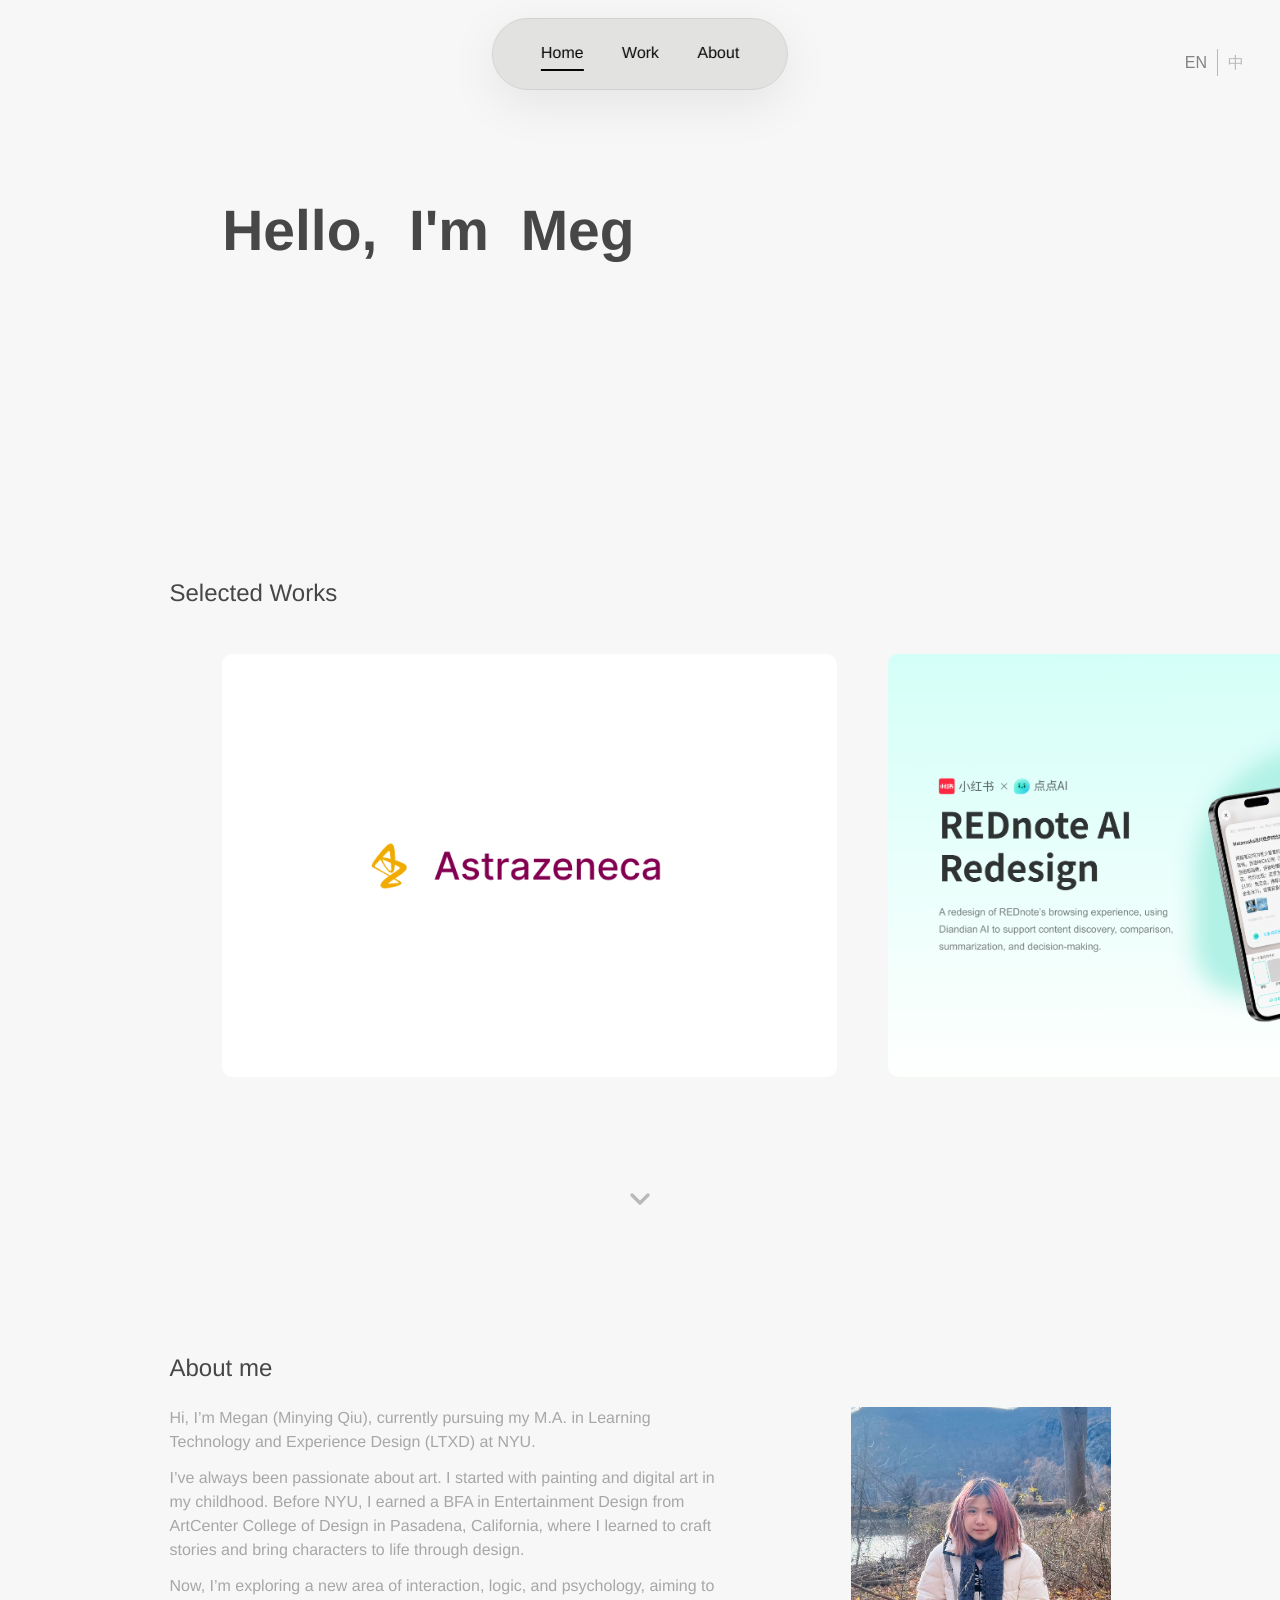
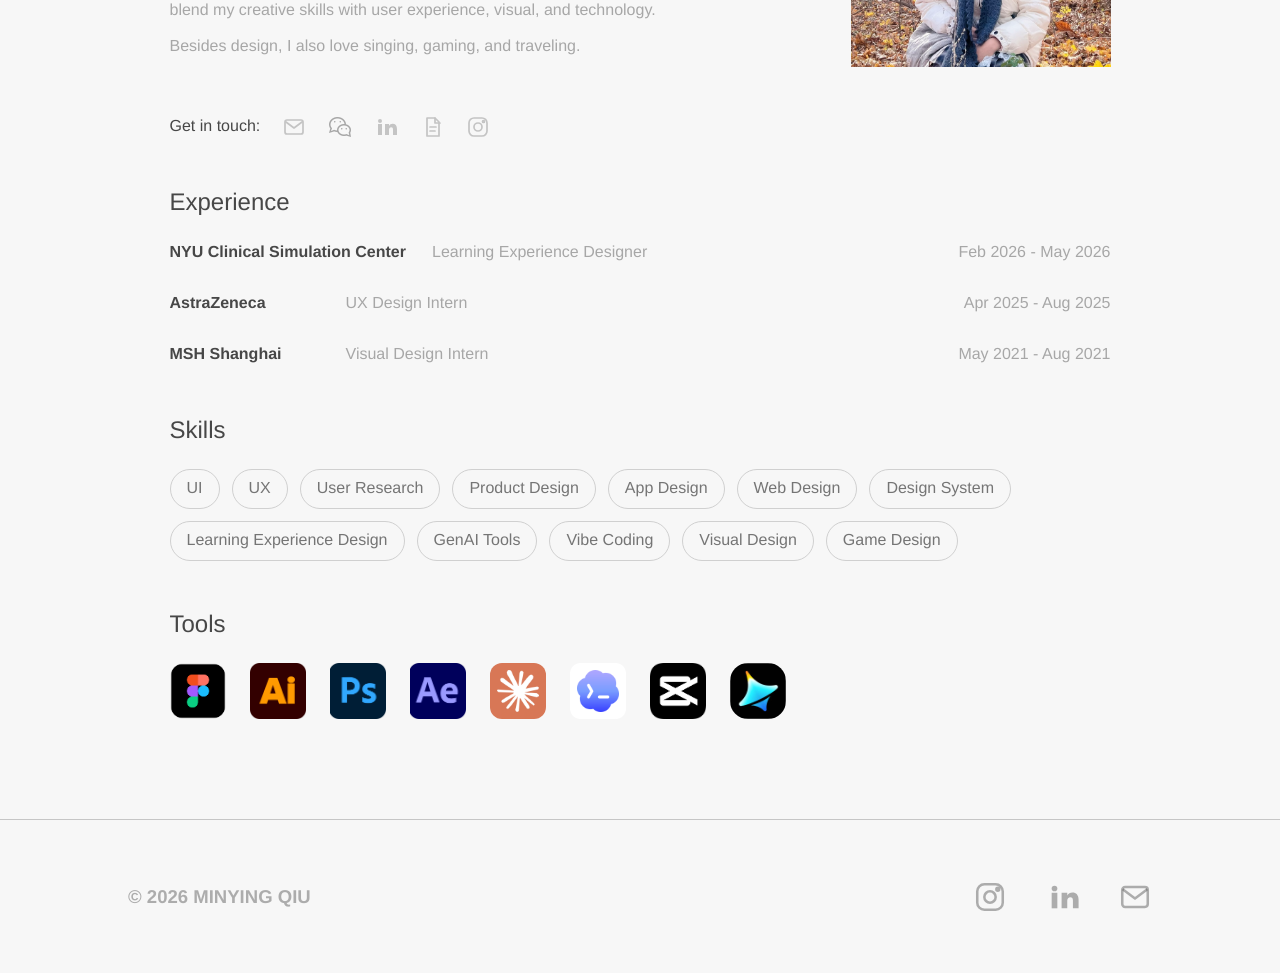
==== index.html @ c800ccb1 "Initial portfolio upload" ====
<!doctype html>
<html lang="en">
  <head>
    <meta charset="utf-8">
    <meta name="viewport" content="width=device-width, initial-scale=1">
    <title>Megan Qiu | UI/UX Portfolio</title>
    <meta
      name="description"
      content="Megan Qiu is a UI/UX designer with a background in game art and visual design."
    >
    <link rel="icon" type="image/png" href="assets/favicon.png">
    <link rel="apple-touch-icon" href="assets/favicon.png">

    <link rel="stylesheet" href="tokens.css?v=20260825-card-radius-10">
    <link rel="stylesheet" href="styles.css?v=20260827-english-meta">
  </head>
  <body class="home-page">
    <a class="skip-link" href="#main">Skip to content</a>

    <nav class="site-nav" aria-label="Primary navigation">
      <a href="#home" data-nav-link data-about-unlock-link>Home</a>
      <a href="work.html">Work</a>
      <a href="#about" data-nav-link data-about-lock-link>About</a>
    </nav>

    <main id="main">
      <section class="figma-intro" id="home" aria-labelledby="hero-title">
        <div class="figma-intro-copy">
          <h1 id="hero-title" aria-label="Hello, I'm Megan Qiu">
            <span class="hero-title-fragment" data-letter-text>Hello,&nbsp;</span>
            <span class="hero-title-fragment" data-letter-text>I'm&nbsp;</span>
            <span class="name-color-picker">
              <span class="name-color-target" data-name-color-target data-letter-text>Megan Qiu</span>
              <span class="name-palette" aria-label="Choose name color">
                <button type="button" class="name-swatch" style="--swatch-color: #55acee;" data-name-color="#55acee" aria-label="Blue"></button>
                <button type="button" class="name-swatch" style="--swatch-color: #2ec79a;" data-name-color="#2ec79a" aria-label="Green"></button>
                <button type="button" class="name-swatch" style="--swatch-color: #ff7a1a;" data-name-color="#ff7a1a" aria-label="Orange"></button>
                <button type="button" class="name-swatch" style="--swatch-color: #e94b9a;" data-name-color="#e94b9a" aria-label="Pink"></button>
                <button type="button" class="name-swatch" style="--swatch-color: #7b5be8;" data-name-color="#7b5be8" aria-label="Purple"></button>
                <button type="button" class="name-swatch is-selected" style="--swatch-color: #474747;" data-name-color="#474747" aria-label="Dark gray"></button>
              </span>
            </span>
          </h1>
          <p class="figma-lead">
            A <span>Product Designer</span> exploring AI, interaction, and creative
            possibilities, turning ideas into meaningful, emotional, and memorable
            digital experiences through human-centered design.
          </p>
          <p class="figma-meta">
            <span>Currently Studying <a href="https://www.ecthub.org/home" target="_blank" rel="noreferrer">Learning Technology and Experience Design <span aria-hidden="true">↗</span></a></span>
            <strong>@NYU</strong>
          </p>
          <div class="figma-links">
            <a href="https://drive.google.com/file/d/1hi7xFxkX_DZ8pNrfjKHPjvw5s5fRB3ya/view?usp=sharing" target="_blank" rel="noreferrer">Resume</a>
            <a href="mailto:meganqiuu@gmail.com">Email Me</a>
          </div>
        </div>
      </section>

      <section class="work-showcase" id="work" aria-labelledby="work-title">
        <div class="work-heading">
          <h2 id="work-title">Selected Works</h2>
        </div>

        <div class="project-carousel-frame">
          <div class="carousel-hover-zone carousel-hover-zone-left" aria-label="Previous project zone">
            <button type="button" class="carousel-button" data-carousel-prev aria-label="Previous projects">
              <svg aria-hidden="true" viewBox="0 0 24 24">
                <path d="m15 6-6 6 6 6"></path>
              </svg>
            </button>
          </div>
          <div class="carousel-hover-zone carousel-hover-zone-right" aria-label="Next project zone">
            <button type="button" class="carousel-button" data-carousel-next aria-label="Next projects">
              <svg aria-hidden="true" viewBox="0 0 24 24">
                <path d="m9 6 6 6-6 6"></path>
              </svg>
            </button>
          </div>

          <div class="project-carousel" data-project-carousel tabindex="0" aria-label="Project gallery">
          <article class="project-card">
            <a href="az-intern.html" aria-label="View AstraZeneca Intern project">
              <div class="project-cover cover-az">
                <img
                  class="project-logo-image"
                  src="assets/astrazeneca-logo.png"
                  alt="AstraZeneca"
                >
              </div>
              <div class="project-overlay">
                <h3>Astrazeneca Intern | B2B Healthcare</h3>
                <p>B2B design system optimization and healthcare product design support.</p>
                <span class="view-button">View Project</span>
              </div>
              <div class="project-mobile-copy">
                <div class="project-title-row">
                  <h3>Astrazeneca Intern | B2B Healthcare</h3>
                  <span class="project-year">2025</span>
                </div>
                <p>B2B design system optimization.</p>
              </div>
            </a>
          </article>

          <article class="project-card">
            <a href="rednote-redesign.html" aria-label="View REDnote Redesign project">
              <div class="project-cover cover-rednote">
                <img
                  class="project-cover-image"
                  src="assets/rednote-cover.png?v=20260825-rednote-cover-hd"
                  alt="REDnote AI Redesign cover"
                >
              </div>
              <div class="project-overlay">
                <h3>Rednote Redesign | AI</h3>
                <p>Browsing experience and AI redesign for Xiaohongshu content discovery, filtering, and decision-making.</p>
                <span class="view-button">View Project</span>
              </div>
              <div class="project-mobile-copy">
                <div class="project-title-row">
                  <h3>Rednote Redesign | AI</h3>
                  <span class="project-year">2026</span>
                </div>
                <p>Browsing experience and AI redesign.</p>
              </div>
            </a>
          </article>

          <article class="project-card">
            <a href="ai-mentorhub.html" aria-label="View AI MentorHub project">
              <div class="project-cover cover-mentor">
                <img
                  class="project-cover-image"
                  src="assets/ai-mentorhub-cover.png"
                  alt="AI MentorHub interface mockups"
                >
              </div>
              <div class="project-overlay">
                <h3>AI MentorHub | AI Career Guidance Platform</h3>
                <p>AI-powered career guidance web experience for discovering strengths and visualizing future paths.</p>
                <span class="view-button">View Project</span>
              </div>
              <div class="project-mobile-copy">
                <div class="project-title-row">
                  <h3>AI MentorHub | AI Career Guidance Platform</h3>
                  <span class="project-year">2025</span>
                </div>
                <p>AI career guidance web experience.</p>
              </div>
            </a>
          </article>
          </div>
        </div>
        <button type="button" class="work-about-jump" data-about-jump aria-label="Scroll to About">
          <span class="work-about-jump-icon">
            <svg aria-hidden="true" viewBox="0 0 24 24">
              <path d="m6 9 6 6 6-6"></path>
            </svg>
          </span>
        </button>
      </section>

      <section class="figma-about about-entry-target" id="about" aria-labelledby="about-title" data-about-entry>
        <h2 id="about-title" data-about-entry-item>About me</h2>
        <div class="home-about-layout">
          <div class="figma-about-copy">
            <p data-about-entry-item>
              Hi, I’m Megan (Minying Qiu), currently pursuing my M.A. in
              Learning Technology and Experience Design (LTXD) at NYU.
            </p>
            <p data-about-entry-item>
              I’ve always been passionate about art. I started with painting
              and digital art in my childhood. Before NYU, I earned a BFA in
              Entertainment Design from ArtCenter College of Design in Pasadena,
              California, where I learned to craft stories and bring characters
              to life through design.
            </p>
            <p data-about-entry-item>
              Now, I’m exploring a new area of interaction, logic, and
              psychology, aiming to blend my creative skills with user
              experience, visual, and technology.
            </p>
            <p data-about-entry-item>
              Besides design, I also love singing, gaming, and traveling.
            </p>
            <div class="about-contact-row" aria-label="Get in touch" data-about-entry-item>
              <span>Get in touch:</span>
              <a href="mailto:meganqiuu@gmail.com" aria-label="Email Megan">
                <svg aria-hidden="true" viewBox="0 0 24 24">
                  <rect x="3" y="5" width="18" height="14" rx="2"></rect>
                  <path d="m4 7 8 6 8-6"></path>
                </svg>
              </a>
              <button type="button" data-wechat-open aria-label="WeChat">
                <img src="assets/wechat-icon.png" alt="WeChat">
              </button>
              <a href="https://www.linkedin.com/in/minyingqiu" target="_blank" rel="noreferrer" aria-label="LinkedIn">
                <svg aria-hidden="true" viewBox="0 0 24 24">
                  <path d="M4 9h4v11H4z"></path>
                  <path d="M6 4a2 2 0 1 1 0 4 2 2 0 0 1 0-4z"></path>
                  <path d="M11 9h4v2c.7-1.3 2-2.2 3.7-2.2 2.6 0 4.3 1.8 4.3 5.1V20h-4v-5.5c0-1.5-.6-2.3-1.8-2.3-1.3 0-2.2.9-2.2 2.5V20h-4z"></path>
                </svg>
              </a>
              <a href="https://drive.google.com/file/d/1hi7xFxkX_DZ8pNrfjKHPjvw5s5fRB3ya/view?usp=sharing" target="_blank" rel="noreferrer" aria-label="Resume">
                <svg aria-hidden="true" viewBox="0 0 24 24">
                  <path d="M7 3h8l4 4v14H7z"></path>
                  <path d="M15 3v5h5"></path>
                  <path d="M10 12h6"></path>
                  <path d="M10 16h5"></path>
                </svg>
              </a>
              <a href="https://www.instagram.com/errorre_q/" target="_blank" rel="noreferrer" aria-label="Instagram">
                <svg aria-hidden="true" viewBox="0 0 24 24">
                  <rect x="3" y="3" width="18" height="18" rx="5"></rect>
                  <circle cx="12" cy="12" r="4"></circle>
                  <circle cx="17.5" cy="6.5" r="1"></circle>
                </svg>
              </a>
            </div>
          </div>
          <img class="home-about-photo-placeholder" src="assets/about-photo.jpg" alt="Megan Qiu portrait" data-about-entry-item>
        </div>
      </section>

      <section class="figma-info-block about-entry-target about-entry-target-late" aria-labelledby="experience-title" data-about-entry>
          <h2 id="experience-title">Experience</h2>
          <div class="about-experience-list">
            <article>
              <h3>NYU Clinical Simulation Center</h3>
              <p>Learning Experience Designer</p>
              <span>Feb 2026 - May 2026</span>
            </article>
            <article>
              <h3>AstraZeneca</h3>
              <p>UX Design Intern</p>
              <span>Apr 2025 - Aug 2025</span>
            </article>
            <article>
              <h3>MSH Shanghai</h3>
              <p>Visual Design Intern</p>
              <span>May 2021 - Aug 2021</span>
            </article>
          </div>
      </section>

      <section class="figma-info-block" aria-labelledby="skills-title">
          <h2 id="skills-title">Skills</h2>
          <div class="about-chip-list" aria-label="Design skills">
            <span>UI</span>
            <span>UX</span>
            <span>User Research</span>
            <span>Product Design</span>
            <span>App Design</span>
            <span>Web Design</span>
            <span>Design System</span>
            <span>Learning Experience Design</span>
            <span>GenAI Tools</span>
            <span>Vibe Coding</span>
            <span>Visual Design</span>
            <span>Game Design</span>
          </div>
      </section>

      <section class="figma-info-block figma-info-block-last" aria-labelledby="tools-title">
          <h2 id="tools-title">Tools</h2>
          <div class="skills-icon-list" aria-label="Design and AI tool skills">
            <img src="assets/skills-icons/figma.png" alt="Figma">
            <img src="assets/skills-icons/illustrator.png" alt="Adobe Illustrator">
            <img src="assets/skills-icons/photoshop.png" alt="Adobe Photoshop">
            <img src="assets/skills-icons/after-effects.png" alt="Adobe After Effects">
            <img src="assets/skills-icons/claude.png" alt="Claude">
            <img src="assets/skills-icons/codex.png" alt="Codex">
            <img src="assets/skills-icons/capcut.png" alt="CapCut">
            <img src="assets/skills-icons/download.jpg" alt="AI tool">
          </div>
      </section>
    </main>

    <footer class="footer" id="contact">
      <p class="footer-copyright">© 2026 MINYING QIU</p>
      <div class="footer-social" aria-label="Social links">
        <a href="https://www.instagram.com/errorre_q/" aria-label="Instagram" target="_blank" rel="noreferrer">
          <svg aria-hidden="true" viewBox="0 0 24 24">
            <rect x="3" y="3" width="18" height="18" rx="5"></rect>
            <circle cx="12" cy="12" r="4"></circle>
            <circle cx="17.5" cy="6.5" r="1"></circle>
          </svg>
        </a>
        <a href="https://www.linkedin.com/in/minyingqiu" aria-label="LinkedIn" target="_blank" rel="noreferrer">
          <svg aria-hidden="true" viewBox="0 0 24 24">
            <path d="M4 9h4v11H4z"></path>
            <path d="M6 4a2 2 0 1 1 0 4a2 2 0 0 1 0-4z"></path>
            <path d="M11 9h4v2c.7-1.3 2-2.2 3.7-2.2c2.6 0 4.3 1.8 4.3 5.1V20h-4v-5.5c0-1.5-.6-2.3-1.8-2.3c-1.3 0-2.2.9-2.2 2.5V20h-4z"></path>
          </svg>
        </a>
        <a href="mailto:meganqiuu@gmail.com" aria-label="Email">
          <svg aria-hidden="true" viewBox="0 0 24 24">
            <rect x="3" y="5" width="18" height="14" rx="2"></rect>
            <path d="m4 7l8 6l8-6"></path>
          </svg>
        </a>
      </div>
    </footer>

    <script src="script.js?v=20260827-english-meta"></script>
  </body>
</html>
---- tokens.css ----
:root {
  --color-black: #000000;
  --color-near-black: #111111;
  --color-text: #272727;
  --color-muted: #706f6b;
  --color-paper: #f2f2f2;
  --color-paper-alt: #f7f7f5;
  --color-work-blue: #5c6bcf;
  --color-grid-bg: #ececeb;
  --color-footer-bg: #ececeb;
  --color-border-soft: #d7d6c5;
  --color-white: #ffffff;
  --color-card: #dededb;
  --radius-card: 10px;
  --radius-pill: 999px;
  --font-sans: "Noto Sans SC", "PingFang SC", "Microsoft YaHei", sans-serif;
  --font-display: "Noto Sans SC", "PingFang SC", "Microsoft YaHei", sans-serif;
  --nav-height: 72px;
}
---- styles.css ----
* {
  box-sizing: border-box;
}

html {
  scroll-behavior: smooth;
  overflow-x: hidden;
}

body {
  margin: 0;
  background: #f7f7f7;
  color: var(--color-text);
  font-family: var(--font-sans);
  overflow-x: hidden;
  text-rendering: geometricPrecision;
}

a {
  color: inherit;
  text-decoration: none;
}

.skip-link {
  position: fixed;
  top: 12px;
  left: 12px;
  z-index: 2000;
  transform: translateY(-180%);
  padding: 10px 14px;
  border-radius: var(--radius-pill);
  background: var(--color-black);
  color: var(--color-white);
  transition: transform 160ms ease;
}

.skip-link:focus {
  transform: translateY(0);
}

.site-nav {
  position: fixed;
  top: 18px;
  left: 50%;
  z-index: 1000;
  display: flex;
  min-height: var(--nav-height);
  align-items: center;
  justify-content: center;
  gap: clamp(22px, 3vw, 46px);
  padding: 0 48px;
  border: 1px solid #d1d1d1;
  border-radius: var(--radius-pill);
  background: rgba(215, 215, 214, 0.68);
  box-shadow: 0 14px 50px rgba(0, 0, 0, 0.08);
  color: #070707;
  transform: translateX(-50%);
  transition:
    opacity 240ms ease,
    transform 260ms ease;
  backdrop-filter: blur(22px);
  -webkit-backdrop-filter: blur(22px);
}

.site-nav.is-hidden {
  opacity: 0;
  pointer-events: none;
  transform: translate(-50%, -92px);
}

.site-nav a {
  position: relative;
  display: inline-flex;
  align-items: center;
  min-height: 42px;
  font-size: clamp(16px, 1.25vw, 22px);
  font-weight: 500;
  letter-spacing: 0;
}

.site-nav a::after {
  position: absolute;
  right: 0;
  bottom: 4px;
  left: 0;
  height: 2px;
  background: currentColor;
  content: "";
  opacity: 0;
  transform: scaleX(0.35);
  transition: opacity 180ms ease, transform 180ms ease;
}

.site-nav a:hover::after,
.site-nav a.is-active::after,
.site-nav a:focus-visible::after {
  opacity: 1;
  transform: scaleX(1);
}

.language-toggle {
  position: absolute;
  top: 40px;
  right: 36px;
  z-index: 1100;
  display: inline-flex;
  width: max-content;
  min-height: 45px;
  align-items: center;
  gap: 10px;
  padding: 8px 0;
  color: #b9b9b9;
  font-size: 16px;
  font-weight: 500;
  line-height: 1;
}

.language-toggle button {
  padding: 0;
  border: 0;
  background: transparent;
  color: inherit;
  font: inherit;
  cursor: pointer;
  transition: color 180ms ease, transform 180ms ease;
}

.language-toggle button:hover,
.language-toggle button:focus-visible,
.language-toggle button.is-active {
  color: #848484;
}

.language-toggle button:hover,
.language-toggle button:focus-visible {
  transform: scale(1.05);
}

.language-toggle span {
  display: block;
  width: 1px;
  height: 27px;
  background: #b9b9b9;
}

.hero {
  position: relative;
  display: grid;
  min-height: 100svh;
  place-items: center;
  overflow: hidden;
  padding: 132px clamp(24px, 6vw, 88px) 72px;
  background:
    linear-gradient(90deg, rgba(0, 0, 0, 0.035) 1px, transparent 1px),
    linear-gradient(180deg, rgba(0, 0, 0, 0.035) 1px, transparent 1px),
    var(--color-paper);
  background-size: 56px 56px;
}

.hero::before {
  position: absolute;
  width: min(52vw, 620px);
  aspect-ratio: 1;
  border: 2px solid rgba(92, 107, 207, 0.32);
  border-radius: 48% 52% 44% 56%;
  content: "";
  transform: rotate(-18deg) translate(-28vw, -7vh);
}

.hero::after {
  position: absolute;
  right: clamp(22px, 5vw, 72px);
  bottom: clamp(28px, 7vw, 82px);
  width: clamp(82px, 12vw, 168px);
  height: 8px;
  border-radius: var(--radius-pill);
  background: #ef4d42;
  content: "";
}

.hero-inner {
  position: relative;
  z-index: 1;
  width: min(100%, 1180px);
}

.hero-kicker,
.work-kicker,
.section-label {
  margin: 0;
  color: var(--color-muted);
  font-size: clamp(13px, 1.1vw, 16px);
  font-weight: 700;
  letter-spacing: 0;
  text-transform: uppercase;
}

.hero-title {
  display: grid;
  margin: 22px 0 20px;
  color: var(--color-black);
  font-family: var(--font-display);
  font-size: clamp(78px, 16vw, 230px);
  font-weight: 700;
  letter-spacing: 0;
  line-height: 0.82;
}

.hero-title span:nth-child(2) {
  padding-left: clamp(36px, 14vw, 190px);
}

.hero-caption {
  max-width: 540px;
  margin: 0 0 0 auto;
  color: #111;
  font-size: clamp(20px, 2.2vw, 34px);
  font-weight: 400;
  line-height: 1.18;
}

.hero-mark {
  position: absolute;
  top: 54%;
  left: clamp(20px, 4vw, 70px);
  z-index: 1;
  display: grid;
  gap: 10px;
  color: rgba(0, 0, 0, 0.46);
  font-size: clamp(15px, 1.4vw, 22px);
  font-weight: 700;
  transform: translateY(-50%) rotate(-8deg);
}

.hero-mark span {
  display: inline-flex;
  width: clamp(64px, 8vw, 108px);
  aspect-ratio: 1;
  align-items: center;
  justify-content: center;
  border: 2px solid currentColor;
  border-radius: 50%;
  background: rgba(242, 242, 242, 0.72);
}

.intro-section {
  display: grid;
  gap: 28px;
  padding: clamp(78px, 11vw, 148px) clamp(24px, 7vw, 120px);
  background: var(--color-paper-alt);
}

.about-main {
  background: #f7f7f7;
}

.about-page {
  display: grid;
  width: min(100% - 48px, 941px);
  min-height: calc(100svh - 154px);
  align-content: start;
  gap: 58px;
  margin: 0 auto;
  padding: 176px 0 96px;
  background: #f7f7f7;
}

.about-hero-copy {
  display: grid;
  gap: 14px;
}

.about-eyebrow {
  margin: 0;
  color: #474747;
  font-size: 24px;
  font-weight: 500;
  line-height: 36px;
}

.about-page h1 {
  margin: 0;
  color: #474747;
  font-size: 24px;
  font-weight: 500;
  letter-spacing: 0;
  line-height: 36px;
}

.about-lede {
  max-width: 760px;
  margin: 0;
  color: #848484;
  font-size: 28px;
  font-weight: 500;
  line-height: 45px;
}

.about-profile-grid {
  display: grid;
  grid-template-columns: minmax(0, 1fr) 264px;
  gap: 82px;
  align-items: start;
}

.about-detail-grid {
  display: grid;
  grid-template-columns: minmax(0, 1fr) 260px;
  gap: clamp(64px, 10vw, 128px);
  align-items: start;
}

.about-page .about-entry-animate {
  animation: aboutEntryRise 760ms cubic-bezier(0.2, 0.72, 0.22, 1) both;
}

.about-page .about-entry-animate-late {
  animation-delay: 180ms;
}

.about-entry-target:not(.figma-about) {
  opacity: 0;
  transform: translateY(28px);
  transition:
    opacity 760ms cubic-bezier(0.2, 0.72, 0.22, 1),
    transform 760ms cubic-bezier(0.2, 0.72, 0.22, 1);
}

.figma-about [data-about-entry-item] {
  opacity: 0;
  transform: translateY(24px);
  transition:
    opacity 680ms cubic-bezier(0.2, 0.72, 0.22, 1),
    transform 680ms cubic-bezier(0.2, 0.72, 0.22, 1);
}

.figma-about.is-visible [data-about-entry-item] {
  opacity: 1;
  transform: translateY(0);
}

.figma-about.is-visible [data-about-entry-item]:nth-child(1) {
  transition-delay: 0ms;
}

.figma-about.is-visible .figma-about-copy [data-about-entry-item]:nth-child(1) {
  transition-delay: 130ms;
}

.figma-about.is-visible .figma-about-copy [data-about-entry-item]:nth-child(2) {
  transition-delay: 260ms;
}

.figma-about.is-visible .figma-about-copy [data-about-entry-item]:nth-child(3) {
  transition-delay: 390ms;
}

.figma-about.is-visible .figma-about-copy [data-about-entry-item]:nth-child(4) {
  transition-delay: 520ms;
}

.figma-about.is-visible .figma-about-copy [data-about-entry-item]:nth-child(5) {
  transition-delay: 650ms;
}

.figma-about.is-visible .home-about-photo-placeholder {
  transition-delay: 360ms;
}

.about-entry-target-late {
  transition-delay: 180ms;
}

.about-entry-target:not(.figma-about).is-visible {
  opacity: 1;
  transform: translateY(0);
}

@keyframes aboutEntryRise {
  from {
    opacity: 0;
    transform: translateY(28px);
  }

  to {
    opacity: 1;
    transform: translateY(0);
  }
}

@media (prefers-reduced-motion: reduce) {
  .about-page .about-entry-animate,
  .about-entry-target,
  .figma-about [data-about-entry-item] {
    animation: none;
    opacity: 1;
    transform: none;
    transition: none;
  }
}

.about-photo-placeholder {
  display: block;
  width: 100%;
  aspect-ratio: 1;
  margin-top: 48px;
  background: #d9d9d9;
  object-fit: cover;
  object-position: center center;
}

.about-story,
.about-focus,
.about-section {
  display: grid;
  gap: 20px;
}

.about-page h2 {
  margin: 0;
  color: #474747;
  font-size: 24px;
  font-weight: 500;
  letter-spacing: 0;
  line-height: 36px;
}

.about-copy {
  display: grid;
  gap: 12px;
}

.about-copy p,
.about-focus li,
.about-timeline p {
  margin: 0;
  color: #a7a7a7;
  font-size: 16px;
  font-weight: 500;
  line-height: 24px;
}

.about-contact-row {
  display: flex;
  flex-wrap: wrap;
  gap: 22px;
  align-items: center;
  margin-top: 44px;
  color: #474747;
  font-size: 16px;
  font-weight: 500;
  line-height: 24px;
}

.about-contact-row a,
.about-contact-row button {
  display: inline-flex;
  width: 24px;
  height: 24px;
  align-items: center;
  justify-content: center;
  padding: 0;
  border: 0;
  background: transparent;
  color: #c4c4c4;
  cursor: pointer;
  transition:
    color 180ms ease,
    transform 180ms ease;
}

.about-contact-row a:hover,
.about-contact-row a:focus-visible,
.about-contact-row button:hover,
.about-contact-row button:focus-visible {
  color: #757575;
  transform: scale(1.08);
}

.about-contact-row svg {
  display: block;
  width: 24px;
  height: 24px;
  fill: none;
  stroke: currentColor;
  stroke-linecap: round;
  stroke-linejoin: round;
  stroke-width: 1.7;
}

.about-contact-row img {
  display: block;
  width: 24px;
  height: 24px;
  object-fit: contain;
}

.about-contact-row a:nth-of-type(2) svg {
  fill: currentColor;
  stroke: none;
}

.wechat-modal {
  position: fixed;
  inset: 0;
  z-index: 3200;
  display: grid;
  place-items: center;
  padding: 24px;
  background: rgba(0, 0, 0, 0.46);
  opacity: 0;
  pointer-events: none;
  transition: opacity 180ms ease;
}

.wechat-modal.is-open {
  opacity: 1;
  pointer-events: auto;
}

.wechat-modal-card {
  position: relative;
  width: min(520px, calc(100vw - 40px));
  border-radius: 28px;
  background: #ffffff;
  box-shadow: 0 20px 44px rgba(0, 0, 0, 0.18);
  padding: 44px 46px 40px;
  color: #1f1f1f;
}

.wechat-modal-title {
  margin: 0;
  color: #1f1f1f;
  font-size: 28px;
  font-weight: 700;
  line-height: 1.2;
}

.wechat-modal-close {
  position: absolute;
  top: 34px;
  right: 34px;
  display: grid;
  width: 36px;
  height: 36px;
  place-items: center;
  border: 0;
  background: transparent;
  color: #9a9a9a;
  cursor: pointer;
  transition:
    color 160ms ease,
    transform 160ms ease;
}

.wechat-modal-close:hover,
.wechat-modal-close:focus-visible {
  color: #474747;
  transform: scale(1.06);
}

.wechat-modal-close svg {
  width: 30px;
  height: 30px;
  fill: none;
  stroke: currentColor;
  stroke-linecap: round;
  stroke-width: 2;
}

.wechat-modal-qr {
  display: block;
  width: min(360px, 76vw);
  max-height: 68vh;
  margin: 38px auto 22px;
  object-fit: contain;
}

.wechat-modal-caption {
  margin: 0;
  color: #b9b9b9;
  font-size: 18px;
  font-weight: 500;
  line-height: 1.5;
  text-align: center;
}

.wechat-modal-id {
  margin: 26px 0 0;
  color: #757575;
  font-size: 18px;
  font-weight: 500;
  line-height: 1.5;
  text-align: center;
}

.about-page strong {
  color: #717171;
  font-weight: 500;
}

.about-focus ul {
  display: grid;
  gap: 8px;
  margin: 0;
  padding: 0;
  list-style: none;
}

.about-experience-list {
  display: grid;
  gap: 27px;
}

.about-experience-list article {
  display: grid;
  grid-template-columns: minmax(150px, max-content) minmax(0, 1fr) max-content;
  gap: 26px;
  align-items: baseline;
}

.about-experience-list h3,
.about-experience-list p,
.about-experience-list span {
  margin: 0;
  font-size: 16px;
  line-height: 24px;
}

.about-experience-list h3 {
  color: #474747;
  font-weight: 700;
}

.about-experience-list p,
.about-experience-list span {
  color: #a7a7a7;
  font-weight: 500;
}

.about-experience-list span {
  justify-self: end;
  white-space: nowrap;
}

.about-timeline {
  display: grid;
  gap: 1px;
  border-top: 1px solid #d0d0d0;
}

.about-timeline article {
  display: grid;
  grid-template-columns: 160px 230px minmax(0, 1fr);
  gap: 28px;
  align-items: baseline;
  padding: 20px 0;
  border-bottom: 1px solid #d0d0d0;
}

.about-timeline h3 {
  margin: 0;
  color: #474747;
  font-size: 16px;
  font-weight: 500;
  line-height: 24px;
}

.about-timeline span {
  margin: 0;
  color: #b9b9b9;
  font-size: 16px;
  font-weight: 500;
  line-height: 24px;
}

.about-chip-list {
  display: flex;
  flex-wrap: wrap;
  gap: 12px;
}

.about-chip-list span {
  display: inline-flex;
  min-height: 38px;
  align-items: center;
  border: 1px solid #d0d0d0;
  border-radius: 999px;
  color: #757575;
  padding: 7px 16px;
  font-size: 16px;
  font-weight: 500;
  line-height: 1;
}

.about-section-last {
  padding-bottom: 12px;
}

.intro-text {
  max-width: 900px;
  margin: 0 auto;
  color: var(--color-text);
  font-size: clamp(20px, 2.3vw, 30px);
  font-weight: 400;
  line-height: 1.5;
}

.intro-text strong {
  color: var(--color-black);
  font-weight: 700;
}

.figma-intro {
  display: grid;
  min-height: auto;
  align-items: start;
  padding: 200px clamp(24px, 17.36vw, 250px) 88px;
  background: #f7f7f7;
}

.figma-intro-copy {
  width: min(100%, 941px);
  margin: 0 auto;
  min-width: 0;
}

.hero-letter {
  display: inline-block;
  white-space: pre;
}

.figma-intro h1 {
  margin: 0 0 10px;
  color: #474747;
  font-size: clamp(44px, 4.45vw, 64px);
  font-weight: 700;
  letter-spacing: 0;
  line-height: 1.11;
  overflow-wrap: anywhere;
}

.name-color-picker {
  position: relative;
  display: inline-block;
  color: #474747;
  white-space: nowrap;
}

.name-color-target {
  color: var(--name-color, #474747);
  transition: color 160ms ease;
}

.figma-intro-copy.is-animating .hero-letter {
  opacity: 0;
  transform: translateY(-36px);
}

.figma-intro-copy.is-animating .hero-letter.is-visible {
  opacity: 1;
  transform: translateY(0);
  transition: opacity 360ms ease, transform 520ms cubic-bezier(0.16, 1, 0.3, 1);
}

.figma-intro-copy.is-animating .figma-lead,
.figma-intro-copy.is-animating .figma-meta,
.figma-intro-copy.is-animating .figma-links {
  opacity: 0;
  transform: translateY(14px);
}

.figma-intro-copy.is-animating .figma-lead.is-revealed,
.figma-intro-copy.is-animating .figma-meta.is-revealed,
.figma-intro-copy.is-animating .figma-links.is-revealed {
  opacity: 1;
  transform: translateY(0);
  transition: opacity 420ms ease, transform 520ms ease;
}

.name-palette {
  position: absolute;
  bottom: calc(100% + 10px);
  left: 0;
  z-index: 20;
  display: flex;
  align-items: center;
  gap: 10px;
  padding: 10px 12px;
  border: 1px solid rgba(0, 0, 0, 0.08);
  border-radius: 10px;
  background: rgba(255, 255, 255, 0.92);
  box-shadow: 0 12px 32px rgba(0, 0, 0, 0.14);
  opacity: 0;
  pointer-events: none;
  transform: translateY(6px);
  transition: opacity 150ms ease, transform 150ms ease;
  backdrop-filter: blur(14px);
  -webkit-backdrop-filter: blur(14px);
}

.name-color-picker:hover .name-palette,
.name-color-picker:focus-within .name-palette {
  opacity: 1;
  pointer-events: auto;
  transform: translateY(0);
}

.name-swatch {
  display: inline-grid;
  width: 24px;
  height: 24px;
  place-items: center;
  border: 0;
  border-radius: 50%;
  background: var(--swatch-color);
  cursor: pointer;
}

.name-swatch::after {
  content: none;
}

.name-swatch.is-selected {
  outline: 3px solid #d6d6d6;
  outline-offset: 4px;
}

.figma-lead {
  max-width: 941px;
  margin: 0;
  color: #848484;
  font-size: 28px;
  font-weight: 500;
  letter-spacing: 0;
  line-height: 45px;
  overflow-wrap: anywhere;
}

.figma-lead span {
  color: #3b4ab3;
}

.figma-meta {
  display: flex;
  align-items: center;
  flex-wrap: wrap;
  gap: 3px;
  margin: 0;
  color: #b9b9b9;
  font-size: 16px;
  font-weight: 500;
  letter-spacing: 0;
  line-height: 45px;
  white-space: normal;
}

.figma-meta strong {
  color: #838383;
  font-weight: 500;
}

.figma-meta a {
  text-decoration: none;
  text-underline-position: from-font;
}

.figma-meta a:hover,
.figma-meta a:focus-visible {
  text-decoration: underline;
}

.figma-links {
  display: flex;
  gap: 21px;
  align-items: center;
  margin-top: 0;
}

.figma-links a {
  display: inline-block;
  color: #3f4eb5;
  font-size: 16px;
  font-weight: 500;
  letter-spacing: 0;
  line-height: 1.45;
  text-decoration: underline;
  text-underline-position: from-font;
  transform-origin: center;
  transition: transform 160ms ease, font-weight 160ms ease;
}

.figma-links a:hover,
.figma-links a:focus-visible {
  font-weight: 700;
  transform: scale(1.08);
}

.work-showcase {
  position: relative;
  overflow-x: hidden;
  overflow-y: visible;
  padding: 0 0 80px;
  background: #f7f7f7;
}

.work-heading {
  display: flex;
  width: min(100%, 941px);
  align-items: center;
  justify-content: flex-start;
  gap: 22px;
  margin: 0 auto;
  padding: 12px 0 24px;
  overflow: visible;
}

.work-heading h2 {
  margin: 0;
  color: #474747;
  font-size: 24px;
  font-weight: 500;
  letter-spacing: 0;
  line-height: 36px;
}

.work-controls {
  display: flex;
  align-items: center;
  gap: 22px;
  padding: 0;
  overflow: visible;
}

.project-carousel-frame {
  position: relative;
}

.carousel-hover-zone {
  position: absolute;
  top: min(24.77vw, 211px);
  z-index: 1200;
  display: grid;
  width: 220px;
  height: 220px;
  place-items: center;
  pointer-events: auto;
  transform: translateY(-50%);
}

.carousel-hover-zone-left {
  left: max(24px, calc((100% - 941px) / 2 - 180px));
}

.carousel-hover-zone-right {
  right: max(24px, calc((100% - 941px) / 2 - 180px));
}

.carousel-button {
  display: inline-grid;
  width: 64px;
  height: 64px;
  place-items: center;
  border: 2px solid rgba(0, 0, 0, 0.42);
  border-radius: 50%;
  background: rgba(242, 242, 242, 0.42);
  color: rgba(0, 0, 0, 0.48);
  cursor: pointer;
  opacity: 0;
  pointer-events: none;
  transition: background 160ms ease, color 160ms ease, transform 160ms ease, opacity 160ms ease;
}

.carousel-hover-zone:hover .carousel-button:not(:disabled) {
  opacity: 1;
  pointer-events: auto;
}

.carousel-button:hover,
.carousel-button:focus-visible {
  opacity: 1;
  pointer-events: auto;
  background: var(--color-black);
  color: var(--color-white);
  transform: translateY(-1px);
}

.carousel-button:disabled {
  cursor: default;
  opacity: 0;
  transform: none;
}

.carousel-button svg {
  width: 38px;
  height: 38px;
  fill: none;
  stroke: currentColor;
  stroke-linecap: round;
  stroke-linejoin: round;
  stroke-width: 2;
}

.project-carousel {
  display: flex;
  gap: 51px;
  overflow-x: auto;
  padding: 18px clamp(24px, 17.36vw, 250px) 22px;
  scroll-behavior: smooth;
  scroll-padding-inline: clamp(24px, 17.36vw, 250px);
  scroll-snap-type: x mandatory;
  scrollbar-width: none;
  -ms-overflow-style: none;
}

.project-carousel::-webkit-scrollbar {
  display: none;
}

.project-card {
  position: relative;
  flex: 0 0 min(72vw, 615px);
  scroll-snap-align: center;
  overflow: visible;
  border-radius: var(--radius-card);
  background: transparent;
  box-shadow: none;
}

.project-card a {
  position: relative;
  display: grid;
  min-height: 100%;
}

.project-card a[data-project-pending] {
  cursor: default;
}

.project-cover {
  position: relative;
  display: grid;
  aspect-ratio: 615 / 423;
  min-height: auto;
  place-items: center;
  overflow: hidden;
  border-radius: var(--radius-card);
  background:
    linear-gradient(135deg, rgba(255, 255, 255, 0.46), rgba(255, 255, 255, 0.05)),
    #d5d5d2;
  box-shadow: 0 0 0 rgba(0, 0, 0, 0);
  transform-origin: center;
  transition: transform 260ms ease, box-shadow 260ms ease;
}

.project-card:hover .project-cover,
.project-card:focus-within .project-cover {
  box-shadow: 0 6px 10px rgba(0, 0, 0, 0.25);
  transform: scale(1.045);
}

.project-cover::before,
.project-cover::after {
  position: absolute;
  content: "";
}

.project-cover-image {
  position: absolute;
  inset: 0;
  z-index: 1;
  width: 100%;
  height: 100%;
  object-fit: cover;
}

.project-logo-image {
  position: relative;
  z-index: 1;
  width: min(58%, 360px);
  height: auto;
}

.project-cover::before {
  inset: 11%;
  border: 1px solid rgba(0, 0, 0, 0.1);
  border-radius: 6px;
}

.project-cover::after {
  width: 34%;
  aspect-ratio: 1.45;
  border-radius: 6px;
  background: rgba(255, 255, 255, 0.46);
  box-shadow: 22px 22px 0 rgba(0, 0, 0, 0.055);
  transform: rotate(-4deg);
}

.cover-az {
  background: #ffffff;
}

.cover-az::before,
.cover-az::after {
  display: none;
}

.cover-mentor {
  background: #f7f7f7;
}

.cover-mentor::before,
.cover-mentor::after {
  display: none;
}

.cover-rednote {
  background: #f7f7f7;
}

.cover-rednote::before,
.cover-rednote::after {
  display: none;
}

.cover-pet {
  background: #f7f7f7;
}

.cover-pet::before,
.cover-pet::after {
  display: none;
}

.cover-shikumen {
  background: #f7f7f7;
}

.cover-shikumen::before,
.cover-shikumen::after {
  display: none;
}

.cover-shikumen .project-cover-image {
  height: 100%;
  top: 0;
  object-position: center center;
}

.cover-poka {
  background: #f7f7f7;
}

.cover-poka::before,
.cover-poka::after {
  display: none;
}

.cover-blind {
  background: #fff8df;
}

.cover-blind::before,
.cover-blind::after {
  display: none;
}

.cover-blind .project-cover-image {
  width: 103%;
  height: 103%;
  object-fit: cover;
  object-position: 46% center;
  transform: translateX(-10px);
}

.image-placeholder {
  position: relative;
  z-index: 1;
  color: rgba(0, 0, 0, 0.42);
  font-size: clamp(18px, 2vw, 28px);
  font-weight: 600;
}

.project-overlay {
  display: none;
  position: absolute;
  inset: 0;
  z-index: 5;
  flex-direction: column;
  align-items: center;
  justify-content: center;
  gap: 24px;
  padding: 33px;
  background: rgba(48, 48, 47, 0.9);
  color: #ffffff;
  opacity: 0;
  text-align: center;
  transition: opacity 220ms ease;
}

.project-overlay h3 {
  margin: 0;
  color: #ffffff;
  opacity: 1;
  font-size: clamp(33px, 3vw, 42px);
  font-weight: 400;
  letter-spacing: 0;
  line-height: 1.05;
}

.cover-mentor + .project-overlay h3 {
  max-width: 510px;
  font-size: clamp(27px, 2.45vw, 36px);
  line-height: 1.12;
}

.project-overlay p {
  max-width: 320px;
  margin: 0;
  color: #ffffff;
  opacity: 1;
  font-size: 22.5px;
  line-height: 1.35;
}

.view-button {
  display: inline-flex;
  min-height: 63px;
  align-items: center;
  justify-content: center;
  border: 2px solid currentColor;
  border-radius: var(--radius-pill);
  color: #ffffff;
  opacity: 1;
  padding: 15px 30px;
  font-size: 24px;
  font-weight: 500;
}

.project-mobile-copy {
  display: block;
  min-height: 72px;
  padding: 20px 0 0;
  background: #f7f7f7;
}

.project-title-row {
  display: flex;
  width: calc(100% + 28px);
  align-items: flex-start;
  justify-content: space-between;
  gap: 24px;
  margin: 0;
  opacity: 0;
  transform: translateY(6px);
  transition: opacity 180ms ease, transform 180ms ease;
}

.project-mobile-copy h3 {
  min-width: 0;
  margin: 0;
  color: #474747;
  font-size: 16px;
  font-weight: 500;
  letter-spacing: 0;
  line-height: 1.35;
}

.project-year {
  flex: 0 0 auto;
  color: #b9b9b9;
  font-size: 16px;
  font-weight: 500;
  letter-spacing: 0;
  line-height: 1.35;
}

.project-mobile-copy p {
  display: none;
}

.project-card:hover .project-title-row,
.project-card:focus-within .project-title-row {
  opacity: 1;
  transform: translate(-14px, 10px);
}

.work-about-jump {
  position: absolute;
  left: 50%;
  bottom: 32px;
  z-index: 20;
  display: inline-flex;
  width: 40px;
  height: 40px;
  align-items: center;
  justify-content: center;
  padding: 0;
  border: 0;
  background: transparent;
  color: #b9b9b9;
  cursor: pointer;
  transition:
    color 180ms ease;
  transform: translateX(-50%);
}

.work-about-jump:hover,
.work-about-jump:focus-visible {
  color: #757575;
}

.work-about-jump-icon {
  display: inline-flex;
  animation: workJumpFloat 1.8s ease-in-out infinite;
  transition: transform 180ms ease;
}

.work-about-jump:hover .work-about-jump-icon,
.work-about-jump:focus-visible .work-about-jump-icon {
  animation-duration: 1.05s;
  transform: translateY(2px);
}

.work-about-jump svg {
  display: block;
  width: 32px;
  height: 32px;
  fill: none;
  stroke: currentColor;
  stroke-linecap: round;
  stroke-linejoin: round;
  stroke-width: 2.5;
}

@keyframes workJumpFloat {
  0%,
  100% {
    transform: translateY(-2px);
  }

  50% {
    transform: translateY(4px);
  }
}

.figma-about,
.figma-info-block {
  width: min(100% - 48px, 941px);
  margin: 0 auto;
  background: #f7f7f7;
}

@media (max-width: 1100px) {
  .figma-intro {
    min-height: auto;
    padding: 187px 48px 88px;
  }

  .figma-intro-copy,
  .work-heading {
    width: 100%;
  }

  .figma-intro h1 {
    font-size: clamp(38px, 5vw, 52px);
    line-height: 1.08;
  }

  .figma-lead {
    font-size: 24px;
    line-height: 1.45;
  }

  .figma-meta {
    margin-top: 18px;
    line-height: 1.45;
  }

  .figma-links {
    margin-top: 18px;
  }

  .work-showcase {
    padding-top: 0;
    padding-bottom: 80px;
  }

  .work-heading {
    padding: 0 48px 24px;
  }

  .work-heading h2 {
    font-size: 24px;
    line-height: 1.15;
  }

  .work-controls {
    margin-left: auto;
  }

  .project-carousel {
    gap: 32px;
    padding: 0 48px;
    scroll-padding-inline: 48px;
  }

  .project-card {
    flex-basis: min(78vw, 615px);
  }

  .work-grid-page {
    width: calc(100% - 72px);
    padding-top: 150px;
  }

  .work-grid {
    grid-template-columns: repeat(2, minmax(0, 1fr));
    gap: 48px 40px;
  }

  .figma-about,
  .figma-info-block {
    width: calc(100% - 96px);
  }
}

.figma-about {
  padding-top: 100px;
}

.figma-about h2,
.figma-info-block h2 {
  margin: 0 0 20px;
  color: #474747;
  font-size: 24px;
  font-weight: 500;
  letter-spacing: 0;
  line-height: 36px;
}

.figma-about-copy {
  display: grid;
  gap: 12px;
  color: #a7a7a7;
  font-size: 16px;
  font-weight: 500;
  line-height: 24px;
}

.home-about-layout {
  display: grid;
  grid-template-columns: minmax(0, 1fr) 260px;
  gap: clamp(64px, 10vw, 128px);
  align-items: start;
}

.home-about-photo-placeholder {
  display: block;
  width: 100%;
  aspect-ratio: 1;
  background: #d9d9d9;
  object-fit: cover;
  object-position: center center;
}

.figma-info-block p,
.figma-info-block li,
.figma-info-block span {
  font-size: 16px;
  line-height: 24px;
}

.figma-about-copy p {
  margin: 0;
}

.figma-about-copy strong {
  color: #717171;
  font-weight: 500;
}

.figma-info-block {
  padding-top: 46px;
}

.figma-info-block-last {
  padding-bottom: 100px;
}

.skills-icon-list {
  display: flex;
  flex-wrap: wrap;
  gap: 24px;
  align-items: flex-start;
  width: 100%;
  background: transparent;
}

.skills-icon-list img {
  display: block;
  width: 56px;
  height: 56px;
  flex: 0 0 auto;
  object-fit: cover;
}

.skills-icon-list img:first-child {
  transform: scale(1.6);
  transform-origin: center;
}

.skills-icon-list img:nth-child(5) {
  border-radius: 12px;
}

.skills-icon-list img:nth-child(8) {
  border-radius: 18px;
}

.footer {
  display: flex;
  min-height: 154px;
  align-items: center;
  justify-content: space-between;
  padding: 44px clamp(32px, 10vw, 220px);
  border-top: 1px solid #c6c6c6;
  background: #f7f7f7;
  color: #77756f;
}

.footer-copyright {
  margin: 0;
  color: rgba(0, 0, 0, 0.3);
  font-size: clamp(18px, 1.45vw, 28px);
  font-weight: 800;
  line-height: 1;
  text-transform: uppercase;
}

.footer-social {
  display: flex;
  align-items: center;
  gap: clamp(28px, 3vw, 48px);
}

.footer-social a {
  display: inline-grid;
  width: 34px;
  height: 34px;
  place-items: center;
  color: rgba(0, 0, 0, 0.3);
  transition: color 160ms ease, transform 160ms ease;
}

.footer-social a:hover,
.footer-social a:focus-visible {
  color: var(--color-work-blue);
  transform: translateY(-2px);
}

.footer-social svg {
  width: 100%;
  height: 100%;
  fill: none;
  stroke: currentColor;
  stroke-linecap: round;
  stroke-linejoin: round;
  stroke-width: 1.8;
}

.footer-social a:nth-child(2) svg {
  fill: currentColor;
  stroke: none;
}

.work-page-main {
  min-height: calc(100svh - 154px);
  background: #f7f7f7;
}

.work-grid-page {
  width: min(100% - 112px, 1320px);
  margin: 0 auto;
  padding: 150px 0 118px;
}

.work-grid-page h1 {
  margin: 0 0 64px;
  color: #474747;
  font-size: 24px;
  font-weight: 500;
  letter-spacing: 0;
  line-height: 36px;
}

.work-grid {
  display: grid;
  grid-template-columns: repeat(3, minmax(0, 1fr));
  gap: 10px 20px;
}

.work-grid-card {
  min-width: 0;
  flex: none;
  scroll-snap-align: none;
}

.work-grid-card .project-cover {
  aspect-ratio: 313 / 214;
}

.work-grid-card .project-logo-image {
  width: min(58%, 270px);
}

.work-grid-card .project-mobile-copy {
  min-height: 54px;
  padding-top: 14px;
}

.work-grid-card .project-title-row {
  gap: 16px;
}

.work-grid-card .project-title-row h3,
.work-grid-card .project-year {
  font-size: 16px;
}

.project-detail-page {
  background: #f7f7f7;
  padding: 165px 0 142px;
}

.shikumen-page .project-detail-page {
  background: #f7f7f7;
}

.az-detail {
  width: min(100% - 48px, 941px);
  margin: 0 auto;
}

.detail-side-index {
  position: fixed;
  top: clamp(138px, 15.1vh, 170px);
  left: clamp(24px, 3.8vw, 56px);
  z-index: 900;
  display: grid;
  gap: 17px;
  opacity: 0;
  pointer-events: none;
  transition: opacity 260ms ease;
}

.detail-side-index.is-visible,
.detail-side-index:hover,
.detail-side-index:focus-within {
  opacity: 1;
  pointer-events: auto;
}

.detail-side-index a {
  color: #a7a7a7;
  font-size: 16px;
  font-weight: 400;
  line-height: 1.16;
  text-decoration: none;
  transition:
    color 180ms ease,
    font-weight 180ms ease;
}

.detail-side-index a.is-active,
.detail-side-index a:hover,
.detail-side-index a:focus-visible {
  color: #474747;
  font-weight: 600;
}

.az-overview-block,
[data-detail-section] {
  scroll-margin-top: 132px;
}

.az-overview-block {
  display: block;
}

.az-detail h1 {
  margin: 0 0 30px;
  color: #474747;
  font-size: 28px;
  font-weight: 600;
  letter-spacing: 0;
  line-height: 45px;
}

.az-hero-cover {
  display: grid;
  width: 100%;
  height: 564px;
  place-items: center;
  border-radius: 26px;
  background: #ffffff;
}

.az-hero-cover img {
  display: block;
  width: min(58%, 420px);
  height: auto;
}

.rednote-hero-cover {
  overflow: hidden;
  background: #f7f7f7;
}

.rednote-hero-cover img {
  width: 100%;
  height: calc(100% + 40px);
  object-fit: cover;
  transform: translateY(-40px);
}

.mentor-hero-cover {
  overflow: hidden;
  background: #f7f7f7;
}

.mentor-hero-cover img {
  width: 100%;
  height: 100%;
  object-fit: cover;
}

.exotic-hero-cover {
  overflow: hidden;
  background: #f7f7f7;
}

.exotic-hero-cover img {
  width: 100%;
  height: 100%;
  object-fit: contain;
}

.shikumen-hero-cover {
  overflow: hidden;
  background: #f7f7f7;
}

.shikumen-hero-cover img {
  width: 100%;
  height: 100%;
  object-fit: cover;
  object-position: center center;
}

.blindrunner-hero-cover {
  overflow: hidden;
  background: #f1f0eb;
}

.blindrunner-hero-cover img {
  width: 100%;
  height: 100%;
  object-fit: cover;
  object-position: 46% center;
}

.shikumen-png-panel {
  display: grid;
  gap: 0;
  width: min(100% - 48px, 941px);
  margin: 0 auto;
  padding: 0;
  background: #f1efe4;
}

.blindrunner-png-panel {
  display: grid;
  gap: 0;
  width: min(100% - 48px, 941px);
  margin: 0 auto;
  padding: 0;
  background: #f1f0eb;
}

.shikumen-png-panel img,
.blindrunner-png-panel img {
  display: block;
  width: 100%;
  height: auto;
}

.shikumen-png-panel img {
  background: #f1efe4;
}

.blindrunner-png-panel img {
  background: #f1f0eb;
}

.mentor-detail {
  width: 100%;
  margin: 0 auto;
}

.mentor-detail-intro {
  width: min(100% - 48px, 941px);
  margin: 0 auto;
}

.mentor-detail h1 {
  margin: 0 0 30px;
  color: #474747;
  font-size: 28px;
  font-weight: 600;
  letter-spacing: 0;
  line-height: 45px;
}

.az-project-meta {
  display: grid;
  grid-template-columns: 175px 175px 175px minmax(203px, 1fr);
  gap: 56px;
  margin: 22px 0 0;
}

.az-project-meta div {
  min-width: 0;
}

.az-project-meta dt {
  margin: 0 0 4px;
  color: #757575;
  font-size: 20px;
  font-weight: 500;
  line-height: 1.2;
}

.az-project-meta dd {
  margin: 0;
  color: #a7a7a7;
  font-size: 16px;
  font-weight: 500;
  line-height: 31.5px;
}

.az-nowrap {
  white-space: nowrap;
}

.az-divider {
  width: 100%;
  height: 1px;
  margin: 46px 0 34px;
  background: #d0d0d0;
}

.az-content-panel {
  display: grid;
  gap: 44px;
  width: 100%;
  padding: 40px;
  background: #f7f7f7;
}

.az-content-section {
  display: grid;
  gap: 18px;
}

.az-content-panel h2 {
  margin: 0;
  color: #830051;
  font-size: 32px;
  font-weight: 700;
  letter-spacing: 0;
  line-height: 2;
}

.az-content-panel p {
  margin: 0;
  color: #373d45;
  font-size: 18px;
  font-weight: 400;
  line-height: 32.5px;
}

.az-photo-row {
  display: flex;
  justify-content: center;
  gap: 42px;
  padding-top: 8px;
}

.az-photo-row img {
  display: block;
  width: min(45%, 468px);
  height: 297px;
  object-fit: cover;
}

.az-photo-row img:first-child {
  border-bottom-left-radius: 38px;
}

.az-photo-row img:nth-child(2) {
  border-top-left-radius: 52px;
}

.az-process {
  display: flex;
  align-items: flex-start;
  justify-content: center;
  gap: 10px;
  padding: 6px 0 8px;
}

.az-process-step {
  display: grid;
  width: 144px;
  justify-items: center;
  gap: 10px;
  text-align: center;
}

.az-process-step img {
  display: block;
  width: 92px;
  height: 92px;
}

.az-process-step h3 {
  margin: 0;
  color: #1f2937;
  font-size: 11px;
  font-weight: 700;
  line-height: 1.3;
}

.az-process-step p {
  color: #6b7280;
  font-size: 10px;
  line-height: 14px;
}

.az-process-arrow {
  margin-top: 91px;
  color: #d66dae;
  font-size: 28px;
  font-weight: 500;
  line-height: 1;
}

.az-showcase-frame {
  position: relative;
  margin: 0;
  border: 3px dashed #830051;
  background: #e8e8e8;
}

.az-showcase-frame img {
  display: block;
  width: 100%;
  height: auto;
}

.az-showcase-frame figcaption {
  position: absolute;
  top: 12px;
  right: 18px;
  color: #373d45;
  font-size: 13px;
  font-weight: 600;
  line-height: 1.4;
  text-decoration: underline;
}

.az-takeaways {
  gap: 11px;
}

.rednote-pdf-panel {
  gap: 36px;
  padding: 0;
  background: #f7f7f7;
}

.rednote-pdf-panel img {
  display: block;
  width: 100%;
  height: auto;
  background: #ffffff;
  cursor: zoom-in;
}

.exotic-pdf-panel {
  gap: 0;
}

.rednote-anchor-page {
  display: block;
  width: 100%;
  scroll-margin-top: 132px;
}

.mentor-png-panel {
  gap: 0;
  width: min(100% - 48px, 941px);
  margin: 0 auto;
}

.mentor-showcase-block {
  display: grid;
  gap: 28px;
  width: 100%;
  padding: 52px 94px 64px;
  background: #f2f0f0;
}

.mentor-showcase-block h2 {
  margin: 0;
  color: #27348b;
  font-family: "Plus Jakarta Sans", "Noto Sans SC", sans-serif;
  font-size: 16px;
  font-weight: 700;
  line-height: 1.24;
}

.mentor-showcase-embed {
  display: grid;
  width: 100%;
  aspect-ratio: 16 / 9;
  background: #ffffff;
}

.mentor-showcase-embed iframe {
  display: block;
  width: 100%;
  height: 100%;
  border: 1px solid rgba(0, 0, 0, 0.1);
  background: #ffffff;
}

.mentor-written-takeaways {
  display: grid;
  gap: 34px;
  width: 100%;
  padding: 52px 94px 64px;
  background: #c6ccef;
  color: #252d3b;
  font-family: "Noto Sans SC", sans-serif;
}

.mentor-written-takeaways h2 {
  margin: 0;
  color: #27348b;
  font-family: "Plus Jakarta Sans", "Noto Sans SC", sans-serif;
  font-size: 16px;
  font-weight: 700;
  line-height: 1.24;
}

.mentor-written-takeaways p {
  max-width: 1550px;
  margin: 0;
  color: #343b48;
  font-family: "Plus Jakarta Sans", "Noto Sans SC", sans-serif;
  font-size: 14px;
  font-weight: 600;
  line-height: 1.48;
}

.exotic-written-takeaways {
  grid-template-columns: minmax(0, 1fr) minmax(320px, 0.88fr);
  align-items: start;
  gap: 72px;
  padding: 68px 94px 74px;
  background: #47542f;
  color: #ffffff;
}

.exotic-written-takeaways h2,
.exotic-written-takeaways h3 {
  margin: 0 0 28px;
  color: #e5ffae;
  font-family: "Plus Jakarta Sans", "Noto Sans SC", sans-serif;
  font-size: 20px;
  font-weight: 700;
  line-height: 1.24;
}

.exotic-written-takeaways p,
.exotic-written-takeaways li {
  color: #ffffff;
  font-family: "Plus Jakarta Sans", "Noto Sans SC", sans-serif;
  font-size: 16px;
  font-weight: 600;
  line-height: 1.48;
}

.exotic-roadmap-card {
  padding: 34px 42px 38px;
  border: 1px solid rgba(255, 255, 255, 0.16);
  border-radius: 18px;
  background: rgba(255, 255, 255, 0.07);
}

.exotic-roadmap-card ul {
  display: grid;
  gap: 18px;
  margin: 0;
  padding: 0;
  list-style: none;
}

.exotic-roadmap-card li {
  position: relative;
  padding-left: 24px;
}

.exotic-roadmap-card li::before {
  position: absolute;
  left: 0;
  top: 0;
  content: "→";
  color: #b6db61;
  font-weight: 700;
}

.exotic-roadmap-card strong {
  color: #ffffff;
  font-weight: 700;
}

.shikumen-case {
  display: grid;
  width: min(100% - 48px, 941px);
  margin: 0 auto;
  background: #f1efe4;
  color: #5d5e4a;
  font-family: "Noto Sans SC", sans-serif;
}

.shikumen-case h2,
.shikumen-case h3 {
  margin: 0;
  color: #5d5e4a;
  font-weight: 700;
  letter-spacing: 0;
}

.shikumen-case h2 {
  font-size: clamp(22px, 2.4vw, 36px);
  line-height: 1.2;
}

.shikumen-case h3 {
  font-size: clamp(18px, 1.8vw, 24px);
  line-height: 1.28;
}

.shikumen-case p {
  margin: 0;
  color: #808070;
  font-size: clamp(15px, 1.45vw, 24px);
  font-weight: 400;
  line-height: 1.42;
}

.shikumen-brief,
.shikumen-section,
.shikumen-board-section,
.shikumen-card-section,
.shikumen-ar-section,
.shikumen-takeaway {
  padding: clamp(52px, 7vw, 96px) clamp(42px, 9vw, 108px);
}

.shikumen-brief {
  display: grid;
  gap: clamp(34px, 5vw, 64px);
}

.shikumen-copy-block {
  display: grid;
  gap: 18px;
}

.shikumen-problem-grid {
  display: grid;
  grid-template-columns: repeat(4, minmax(0, 1fr));
  gap: 28px;
  padding-top: 12px;
}

.shikumen-problem-grid article {
  display: grid;
  place-items: center;
  min-height: 170px;
  padding: 22px 18px;
  border: 1px solid rgba(93, 94, 74, 0.18);
  background: rgba(226, 223, 204, 0.42);
  text-align: center;
}

.shikumen-problem-grid strong {
  color: #5d5e4a;
  font-size: clamp(14px, 1.2vw, 18px);
  line-height: 1.28;
}

.shikumen-problem-grid span {
  color: rgba(93, 94, 74, 0.2);
  font-size: 42px;
  font-weight: 700;
}

.shikumen-band {
  display: grid;
  place-items: center;
  min-height: clamp(180px, 24vw, 280px);
  padding: 44px;
  background: #e2dfcc;
}

.shikumen-band img {
  display: block;
  width: min(56%, 390px);
  height: auto;
  mix-blend-mode: multiply;
}

.shikumen-section {
  display: grid;
  gap: 34px;
}

.shikumen-centered {
  max-width: 820px;
}

.shikumen-method-grid {
  display: grid;
  grid-template-columns: repeat(3, minmax(0, 1fr));
  gap: 22px;
}

.shikumen-method-grid article {
  display: grid;
  gap: 12px;
  min-height: 180px;
  padding: 24px;
  background: #f8f6ea;
}

.shikumen-method-grid p {
  font-size: clamp(14px, 1.2vw, 18px);
}

.shikumen-split {
  grid-template-columns: minmax(0, 1fr) minmax(260px, 0.86fr);
  align-items: center;
  gap: 56px;
  background: #e2dfcc;
}

.shikumen-split > div:first-child {
  display: grid;
  gap: 20px;
}

.shikumen-tag-cloud {
  display: flex;
  flex-wrap: wrap;
  gap: 12px;
}

.shikumen-tag-cloud span {
  padding: 10px 16px;
  border: 1px solid rgba(93, 94, 74, 0.22);
  border-radius: 999px;
  color: #5d5e4a;
  font-size: 15px;
  font-weight: 500;
}

.shikumen-board-section,
.shikumen-card-section,
.shikumen-ar-section {
  display: grid;
  gap: 28px;
}

.shikumen-board-section img {
  display: block;
  width: 100%;
  height: auto;
  border: 1px solid rgba(93, 94, 74, 0.15);
}

.shikumen-card-row {
  display: grid;
  grid-template-columns: repeat(3, minmax(0, 1fr));
  gap: 24px;
  align-items: start;
}

.shikumen-card-row figure {
  display: grid;
  gap: 12px;
  margin: 0;
}

.shikumen-card-row img {
  display: block;
  width: 100%;
  height: 190px;
  object-fit: contain;
  background: #f8f6ea;
}

.shikumen-card-row figcaption {
  color: #5d5e4a;
  font-size: 18px;
  font-weight: 700;
  text-align: center;
}

.shikumen-card-section p span,
.shikumen-case em {
  color: #df962c;
  font-style: normal;
}

.shikumen-ar-section {
  background: #f1efe4;
}

.shikumen-ar-frame {
  display: grid;
  grid-template-columns: repeat(4, minmax(0, 1fr));
  gap: 22px;
  align-items: center;
  padding: clamp(28px, 4vw, 54px);
  border-radius: 22px;
  background: #d3d1c5;
}

.shikumen-ar-frame img {
  display: block;
  width: 100%;
  height: 260px;
  object-fit: contain;
}

.shikumen-ar-features {
  display: grid;
  grid-template-columns: repeat(4, minmax(0, 1fr));
  gap: 18px;
}

.shikumen-ar-features span {
  color: #5d5e4a;
  font-size: clamp(18px, 2vw, 30px);
  font-weight: 700;
}

.shikumen-takeaway {
  display: grid;
  gap: 18px;
  background: #e2dfcc;
}

.shikumen-takeaway h2 {
  font-size: clamp(22px, 2vw, 30px);
}

.mentor-case-study {
  display: grid;
  width: 100%;
  color: #373d45;
}

.mentor-section {
  display: grid;
  gap: 48px;
  width: 100%;
  padding: 96px max(24px, calc((100vw - 1536px) / 2));
  border-radius: 0;
  background: #ffffff;
}

.mentor-section:nth-child(odd) {
  background: #fafafa;
}

.mentor-section > * {
  width: 100%;
  max-width: 1536px;
  margin-right: auto;
  margin-left: auto;
}

.mentor-section h2 {
  position: relative;
  margin: 0;
  color: #1f2937;
  font-size: 30px;
  font-weight: 700;
  line-height: 36px;
}

.mentor-section h2::after {
  position: absolute;
  bottom: -10px;
  left: 0;
  width: 80px;
  height: 6px;
  border-radius: 999px;
  background: linear-gradient(90deg, #4b34da, #a4f0ff);
  content: "";
}

.mentor-section p {
  margin: 0;
  color: #373d45;
  font-size: 20px;
  line-height: 32.5px;
}

.mentor-process {
  display: grid;
  grid-template-columns: repeat(5, minmax(0, 1fr));
  gap: 90px;
  justify-self: center;
  width: min(100%, 1345px);
}

.mentor-process div {
  display: grid;
  position: relative;
  gap: 8px;
  align-content: start;
  justify-items: center;
  min-height: 256px;
  padding: 0;
  border-radius: 0;
  background: transparent;
  text-align: center;
}

.mentor-process div:not(:last-child)::after {
  position: absolute;
  top: 56px;
  right: -64px;
  color: #9699cd;
  content: "››";
  font-size: 34px;
  line-height: 1;
}

.mentor-process span {
  display: grid;
  width: 122px;
  height: 122px;
  place-items: center;
  border-radius: 50%;
  background: #ebebff;
  color: #4b34da;
  font-size: 30px;
  font-weight: 700;
}

.mentor-process strong {
  color: #1f2937;
  font-size: 18px;
}

.mentor-process small {
  color: #7d7d7d;
  font-size: 13px;
  line-height: 1.55;
}

.mentor-competitor-grid {
  display: grid;
  grid-template-columns: repeat(2, minmax(0, 1fr));
  gap: 28px;
}

.mentor-competitor {
  display: grid;
  gap: 18px;
  padding: 48px;
  border: 1px solid #d0d0d0;
  border-radius: 12px;
  background: #ffffff;
}

.mentor-competitor h3,
.mentor-test-grid h3 {
  margin: 0;
  color: #1f2937;
  font-size: 24px;
  line-height: 1.25;
}

.mentor-competitor h4 {
  margin: 0;
  color: #383838;
  font-size: 18px;
}

.mentor-competitor ul,
.mentor-persona-copy ul {
  display: grid;
  gap: 12px;
  margin: 0;
  padding-left: 18px;
  color: #575757;
  font-size: 15px;
  line-height: 1.55;
}

.mentor-tags {
  display: flex;
  flex-wrap: wrap;
  gap: 10px;
}

.mentor-tags span {
  padding: 8px 14px;
  border-radius: 999px;
  background: #f4f5f8;
  color: #575757;
  font-size: 13px;
}

.mentor-insight {
  padding: 32px 40px;
  border-radius: 12px;
  background: #ebebff;
  color: #373d45;
  font-size: 18px;
  line-height: 30px;
}

.mentor-persona-card {
  display: grid;
  grid-template-columns: 470px 1fr;
  overflow: hidden;
  border: 1px solid #d0d0d0;
  border-radius: 24px;
  background: #f4f5f8;
  box-shadow: 0 4px 4px rgba(0, 0, 0, 0.18);
}

.mentor-persona-profile {
  display: grid;
  align-content: center;
  gap: 8px;
  padding: 48px 74px;
  background: #ffffff;
}

.mentor-persona-profile img {
  width: 148px;
  height: 148px;
  object-fit: cover;
}

.mentor-persona-profile h3,
.mentor-persona-profile p,
.mentor-persona-profile blockquote,
.mentor-persona-copy h4 {
  margin: 0;
}

.mentor-persona-profile h3 {
  color: #1f2937;
  font-size: 32px;
}

.mentor-persona-profile p {
  color: #7d7d7d;
  font-size: 20px;
  font-weight: 700;
}

.mentor-persona-profile blockquote {
  color: #a9a9a9;
  font-size: 20px;
  font-style: italic;
  line-height: 1.5;
}

.mentor-persona-copy {
  display: grid;
  gap: 12px;
  padding: 34px 52px;
}

.mentor-persona-copy h4 {
  color: #383838;
  font-size: 18px;
}

.mentor-persona-copy p {
  color: #575757;
  font-size: 15px;
  line-height: 1.6;
}

.mentor-journey-table {
  display: grid;
  grid-template-columns: 86px repeat(5, minmax(170px, 1fr));
  overflow-x: auto;
  border-radius: 24px;
  background: #ffffff;
}

.mentor-journey-table > div {
  min-height: 76px;
  padding: 18px;
  border: 4px solid #ffffff;
  background: #ebebff;
  color: #111111;
  font-size: 13px;
  line-height: 1.35;
}

.mentor-journey-table > div:nth-child(-n + 6),
.mentor-journey-head {
  background: #9699cd !important;
  color: #ffffff !important;
  font-weight: 700;
}

.mentor-flow {
  display: flex;
  flex-wrap: wrap;
  gap: 28px;
  align-items: center;
  justify-content: center;
  min-height: 422px;
  padding: 42px;
  border-radius: 0;
  background: #ffffff;
}

.mentor-flow span {
  position: relative;
  display: inline-flex;
  min-height: 52px;
  max-width: 178px;
  align-items: center;
  justify-content: center;
  padding: 12px 16px;
  border: 2px solid #4b89dc;
  border-radius: 8px;
  background: #d7fff7;
  color: #1f2937;
  font-size: 13px;
  line-height: 1.35;
  text-align: center;
}

.mentor-flow span + span::before {
  position: absolute;
  left: -18px;
  color: #bcbcbc;
  content: "→";
}

.mentor-design-frame {
  display: grid;
  gap: 16px;
  margin: 0;
  text-align: center;
}

.mentor-design-frame img {
  display: block;
  width: 100%;
  height: auto;
  border-radius: 12px;
  background: #bfbfbf;
}

.mentor-design-frame figcaption {
  color: #383838;
  font-size: 14px;
  font-weight: 700;
}

.mentor-test-grid {
  display: grid;
  grid-template-columns: repeat(2, minmax(0, 1fr));
  gap: 24px;
}

.mentor-test-grid article {
  display: grid;
  gap: 12px;
  padding: 32px;
  border-radius: 12px;
  background: #ffffff;
  box-shadow: 0 1px 2px rgba(0, 0, 0, 0.08);
}

.mentor-test-grid p {
  font-size: 15px;
  line-height: 1.65;
}

.mentor-palette {
  display: flex;
  flex-wrap: wrap;
  gap: 18px;
}

.mentor-palette span {
  display: grid;
  gap: 12px;
  color: #575757;
  font-size: 13px;
}

.mentor-palette span::before {
  width: 64px;
  height: 64px;
  border: 1px solid rgba(0, 0, 0, 0.08);
  border-radius: 16px;
  background: var(--palette);
  content: "";
}

.mentor-prototype-link {
  color: #4b34da;
  font-size: 18px;
  font-weight: 600;
  text-decoration: underline;
  text-underline-position: from-font;
}

.mentor-takeaways {
  background: #fafafa;
}

.image-lightbox {
  position: fixed;
  inset: 0;
  z-index: 3000;
  display: grid;
  place-items: center;
  padding: 32px;
  background: rgba(0, 0, 0, 0.86);
  opacity: 0;
  pointer-events: none;
  transition: opacity 180ms ease;
}

.image-lightbox.is-open {
  opacity: 1;
  pointer-events: auto;
}

.image-lightbox img {
  display: block;
  max-width: 96vw;
  max-height: 92vh;
  object-fit: contain;
  cursor: zoom-out;
}

.image-lightbox-close {
  position: fixed;
  top: 22px;
  right: 24px;
  display: grid;
  width: 44px;
  height: 44px;
  place-items: center;
  border: 1px solid rgba(255, 255, 255, 0.52);
  border-radius: 50%;
  background: rgba(255, 255, 255, 0.12);
  color: #ffffff;
  cursor: pointer;
  font-size: 30px;
  font-weight: 300;
  line-height: 1;
}

@media (prefers-reduced-motion: reduce) {
  html {
    scroll-behavior: auto;
  }

  *,
  *::before,
  *::after {
    transition-duration: 0.01ms !important;
    animation-duration: 0.01ms !important;
    animation-iteration-count: 1 !important;
  }
}

@media (max-width: 1180px) {
  .detail-side-index {
    left: 18px;
    gap: 13px;
  }

  .detail-side-index a {
    font-size: 14px;
  }
}

@media (max-width: 760px) {
  :root {
    --nav-height: 58px;
  }

  .site-nav {
    top: 12px;
    width: calc(100% - 28px);
    gap: 12px;
    justify-content: space-around;
    padding: 0 14px;
  }

  .site-nav a {
    font-size: 15px;
  }

  .hero {
    min-height: 92svh;
    padding-top: 108px;
  }

  .hero::before {
    width: 82vw;
    transform: rotate(-18deg) translate(-28vw, -14vh);
  }

  .hero-title {
    font-size: clamp(68px, 23vw, 118px);
  }

  .hero-title span:nth-child(2) {
    padding-left: clamp(22px, 12vw, 64px);
  }

  .hero-caption {
    max-width: 320px;
    margin-left: 0;
  }

  .hero-mark {
    top: auto;
    bottom: 30px;
    left: 24px;
    grid-template-columns: repeat(3, auto);
    transform: none;
  }

  .hero-mark span {
    width: 54px;
  }

  .intro-section {
    padding-top: 78px;
  }

  .figma-intro {
    min-height: 430px;
    padding: 167px 24px 0;
  }

  .figma-intro h1 {
    font-size: clamp(34px, 10vw, 44px);
    line-height: 1.1;
  }

  .figma-lead {
    font-size: 20px;
    line-height: 1.38;
  }

  .figma-meta {
    font-size: 13px;
  }

  .figma-links a {
    font-size: 15px;
  }

  .work-showcase {
    padding-top: 0;
  }

  .work-heading {
    align-items: flex-start;
    flex-direction: column;
    padding: 0 24px 22px;
  }

  .work-heading h2 {
    font-size: 24px;
  }

  .work-controls {
    align-self: flex-end;
  }

  .carousel-hover-zone {
    display: none;
  }

  .project-carousel {
    gap: 20px;
    padding: 18px 24px 22px;
    scroll-padding-inline: 24px;
  }

  .project-card {
    flex-basis: min(86vw, 520px);
  }

  .work-grid-page {
    width: calc(100% - 48px);
    padding-top: 150px;
    padding-bottom: 72px;
  }

  .work-grid-page h1 {
    margin-bottom: 36px;
  }

  .work-grid {
    grid-template-columns: 1fr;
    gap: 32px;
  }

  .work-grid-card {
    flex-basis: auto;
  }

  .project-card {
    box-shadow: none;
  }

  .project-cover {
    min-height: auto;
  }

  .project-overlay {
    display: none;
  }

  .project-mobile-copy {
    display: block;
    min-height: 72px;
    padding: 20px 0 0;
    background: #f7f7f7;
  }

  .project-mobile-copy h3 {
    margin: 0;
    color: #474747;
    font-size: 16px;
    font-weight: 500;
    line-height: 1.35;
  }

  .project-mobile-copy p {
    display: none;
  }

  .figma-about,
  .figma-info-block {
    width: calc(100% - 48px);
  }

  .home-about-layout {
    grid-template-columns: 1fr;
    gap: 28px;
  }

  .home-about-photo-placeholder {
    width: min(100%, 260px);
  }

  .figma-about-copy {
    font-size: 16px;
    line-height: 1.5;
  }

  .figma-info-block {
    padding-top: 38px;
  }

  .figma-info-block-last {
    padding-bottom: 100px;
  }

  .footer {
    min-height: 136px;
    align-items: flex-start;
    gap: 28px;
    flex-direction: column;
  }

  .about-page {
    width: calc(100% - 48px);
    gap: 42px;
    padding-top: 124px;
    padding-bottom: 72px;
  }

  .about-page h1 {
    font-size: 24px;
    line-height: 1.35;
  }

  .about-lede,
  .about-eyebrow,
  .about-page h2 {
    font-size: 24px;
    line-height: 1.35;
  }

  .about-profile-grid {
    grid-template-columns: 1fr;
    gap: 38px;
  }

  .about-detail-grid {
    grid-template-columns: 1fr;
    gap: 28px;
  }

  .about-photo-placeholder {
    width: min(100%, 260px);
    margin-top: 0;
  }

  .about-copy p,
  .about-focus li,
  .about-timeline p {
    font-size: 16px;
    line-height: 1.5;
  }

  .about-experience-list {
    gap: 22px;
  }

  .about-experience-list article {
    grid-template-columns: 1fr;
    gap: 2px;
  }

  .about-experience-list h3,
  .about-experience-list p,
  .about-experience-list span {
    font-size: 16px;
    line-height: 1.5;
  }

  .about-experience-list span {
    justify-self: start;
  }

  .about-timeline article {
    grid-template-columns: 1fr;
    gap: 4px;
    padding: 18px 0;
  }

  .about-timeline span,
  .about-timeline h3 {
    font-size: 16px;
    line-height: 1.45;
  }

  .about-tools-list {
    gap: 24px;
  }

  .project-detail-page {
    padding: 118px 0 76px;
  }

  .detail-side-index {
    display: none;
  }

  .az-detail {
    width: calc(100% - 48px);
  }

  .mentor-detail {
    width: 100%;
  }

  .mentor-detail-intro {
    width: calc(100% - 48px);
  }

  .az-detail h1 {
    margin-bottom: 22px;
    font-size: 24px;
    line-height: 1.4;
  }

  .mentor-detail h1 {
    margin-bottom: 22px;
    font-size: 24px;
    line-height: 1.4;
  }

  .az-hero-cover {
    height: auto;
    aspect-ratio: 941 / 564;
    border-radius: 18px;
  }

  .az-project-meta {
    grid-template-columns: repeat(2, minmax(0, 1fr));
    gap: 24px;
  }

  .az-project-meta dt {
    font-size: 16px;
  }

  .az-project-meta dd {
    font-size: 14px;
    line-height: 1.55;
  }

  .az-content-panel {
    gap: 32px;
    padding: 28px 18px;
  }

  .az-content-panel h2 {
    font-size: 24px;
    line-height: 1.6;
  }

  .az-content-panel p {
    font-size: 15px;
    line-height: 1.7;
  }

  .az-photo-row {
    flex-direction: column;
    gap: 18px;
  }

  .az-photo-row img {
    width: 100%;
    height: auto;
    aspect-ratio: 468 / 297;
  }

  .az-process {
    flex-wrap: wrap;
    gap: 18px;
  }

  .az-process-step {
    width: calc(50% - 9px);
  }

  .az-process-step img {
    width: 82px;
    height: 82px;
  }

  .az-process-arrow {
    display: none;
  }

  .az-showcase-frame figcaption {
    position: static;
    display: block;
    padding: 8px 10px;
    font-size: 12px;
  }

  .mentor-section {
    gap: 22px;
    padding: 28px 18px;
    border-radius: 18px;
  }

  .mentor-section h2 {
    font-size: 24px;
    line-height: 1.35;
  }

  .mentor-section p {
    font-size: 15px;
    line-height: 1.7;
  }

  .mentor-process,
  .mentor-competitor-grid,
  .mentor-test-grid {
    grid-template-columns: 1fr;
  }

  .mentor-process div {
    min-height: auto;
    text-align: left;
  }

  .mentor-process div:not(:last-child)::after {
    display: none;
  }

  .mentor-process span {
    width: 64px;
    height: 64px;
    font-size: 18px;
  }

  .mentor-persona-card {
    grid-template-columns: 1fr;
  }

  .mentor-persona-profile,
  .mentor-persona-copy {
    padding: 26px 22px;
  }

  .mentor-journey-table {
    grid-template-columns: 82px repeat(5, 178px);
    margin-right: -18px;
    padding-right: 18px;
  }

  .mentor-flow {
    align-items: stretch;
  }

  .mentor-flow span {
    width: 100%;
    max-width: none;
  }

  .mentor-flow span + span::before {
    top: -17px;
    left: 50%;
    transform: translateX(-50%) rotate(90deg);
  }

  .mentor-design-frame {
    gap: 10px;
  }

  .mentor-showcase-block {
    gap: 22px;
    padding: 36px 28px 44px;
  }

  .mentor-showcase-block h2 {
    font-size: 16px;
  }

  .mentor-written-takeaways {
    gap: 24px;
    padding: 36px 28px 44px;
  }

  .mentor-written-takeaways h2 {
    font-size: 16px;
  }

  .mentor-written-takeaways p {
    font-size: 14px;
    line-height: 1.58;
  }

  .exotic-written-takeaways {
    grid-template-columns: 1fr;
    gap: 28px;
  }

  .exotic-written-takeaways h2,
  .exotic-written-takeaways h3 {
    font-size: 18px;
  }

  .exotic-written-takeaways p,
  .exotic-written-takeaways li {
    font-size: 14px;
  }

  .shikumen-brief,
  .shikumen-section,
  .shikumen-board-section,
  .shikumen-card-section,
  .shikumen-ar-section,
  .shikumen-takeaway {
    padding: 42px 24px;
  }

  .shikumen-problem-grid,
  .shikumen-method-grid,
  .shikumen-card-row,
  .shikumen-ar-frame,
  .shikumen-ar-features {
    grid-template-columns: 1fr;
  }

  .shikumen-split {
    grid-template-columns: 1fr;
  }

  .shikumen-band img {
    width: min(82%, 390px);
  }

  .shikumen-ar-frame img {
    height: 220px;
  }
}
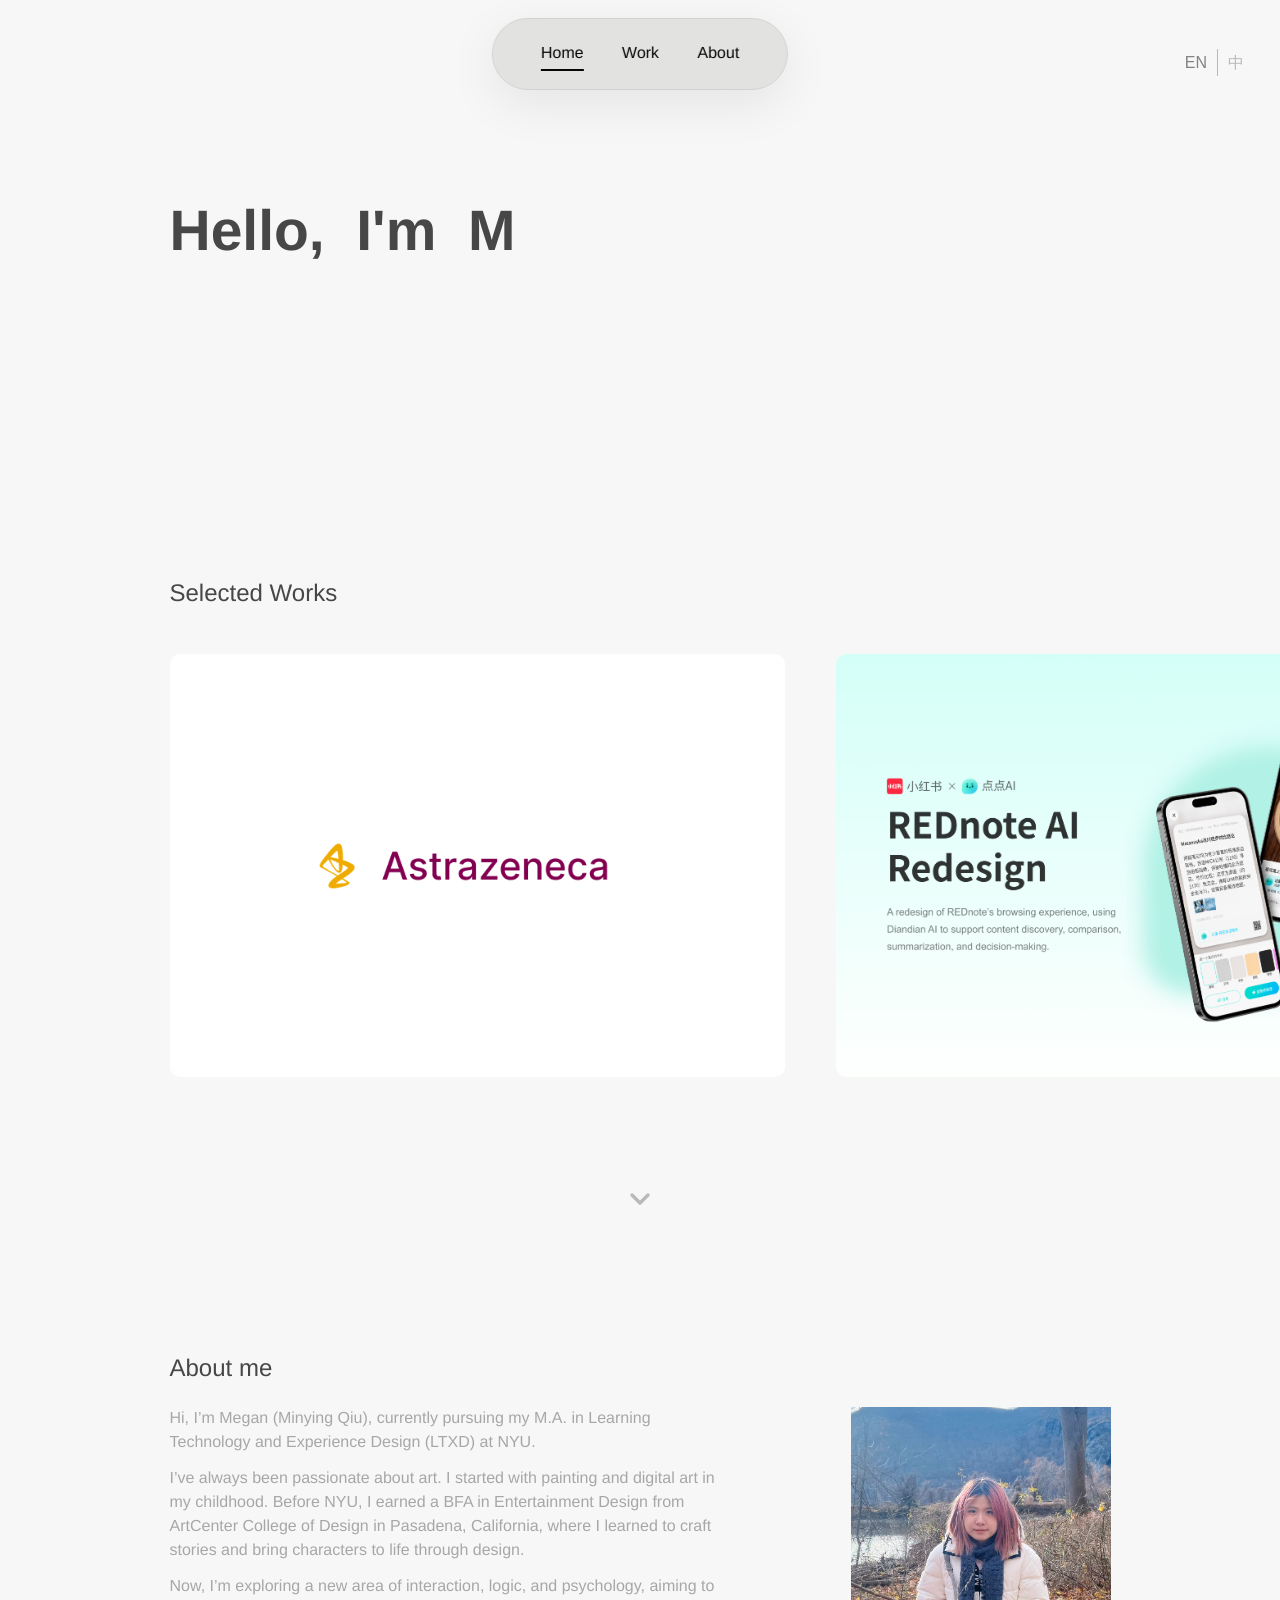
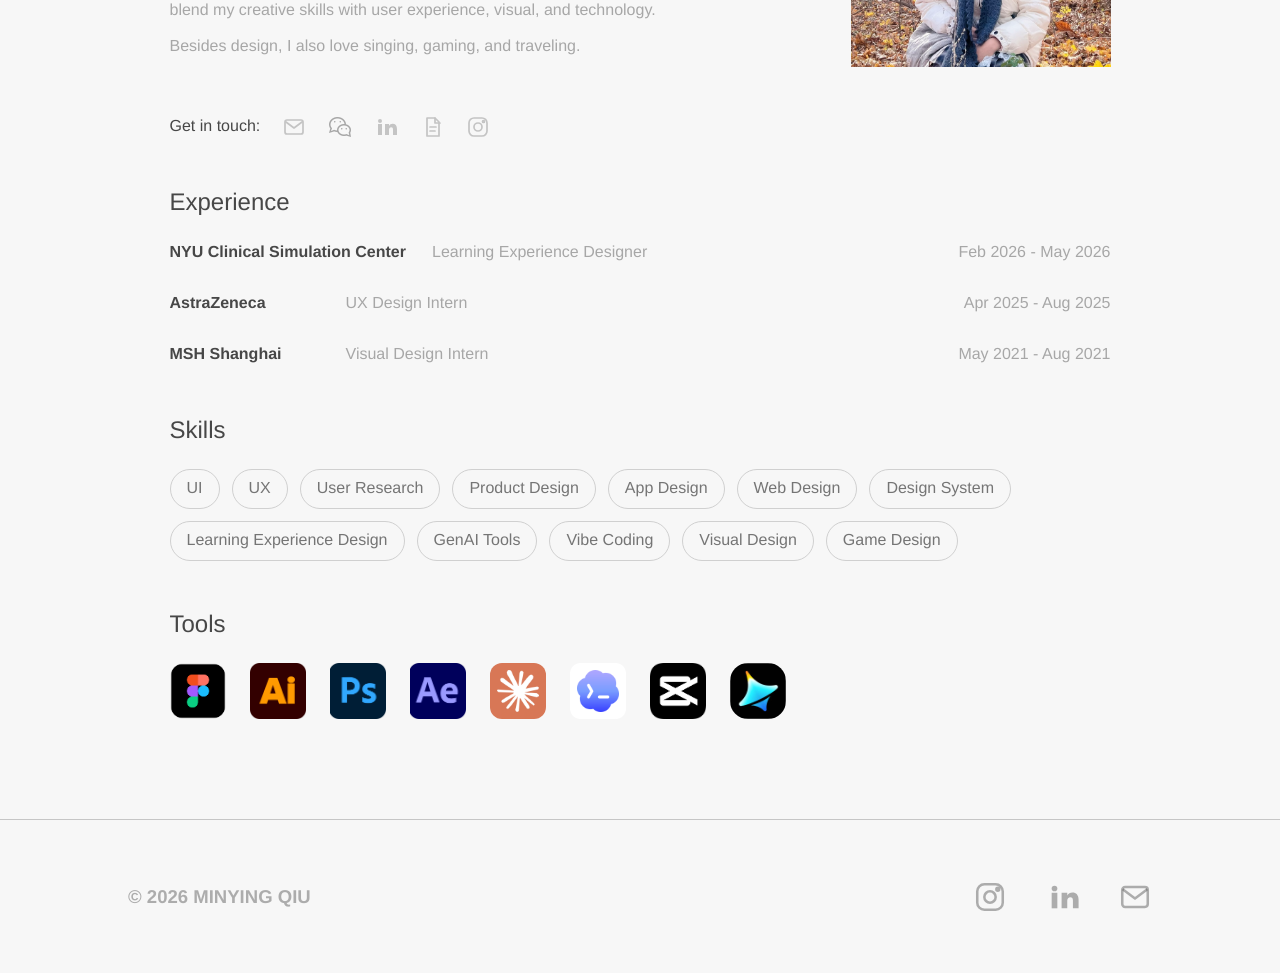
==== commit d35404d5: "更新" ====
--- a/index.html
+++ b/index.html
@@ -3,7 +3,7 @@
   <head>
     <meta charset="utf-8">
     <meta name="viewport" content="width=device-width, initial-scale=1">
-    <title>Megan Qiu | UI/UX Portfolio</title>
+    <title>Megan Qiu’s Portfolio</title>
     <meta
       name="description"
       content="Megan Qiu is a UI/UX designer with a background in game art and visual design."
--- a/tokens.css
+++ b/tokens.css
@@ -13,7 +13,7 @@
   --color-card: #dededb;
   --radius-card: 10px;
   --radius-pill: 999px;
-  --font-sans: "Noto Sans SC", "PingFang SC", "Microsoft YaHei", sans-serif;
-  --font-display: "Noto Sans SC", "PingFang SC", "Microsoft YaHei", sans-serif;
+  --font-sans: "PingFang SC", "Microsoft YaHei", "Noto Sans SC", sans-serif;
+  --font-display: "PingFang SC", "Microsoft YaHei", "Noto Sans SC", sans-serif;
   --nav-height: 72px;
 }
--- a/styles.css
+++ b/styles.css
@@ -98,6 +98,31 @@
   transform: scaleX(1);
 }
 
+.is-windows .site-nav a,
+.is-windows .figma-links a,
+.is-windows .work-heading h2,
+.is-windows .figma-about h2,
+.is-windows .figma-info-block h2,
+.is-windows .about-page h1,
+.is-windows .about-page h2,
+.is-windows .project-mobile-copy h3 {
+  font-weight: 600;
+}
+
+@media (min-width: 761px) {
+  .is-windows .figma-links a {
+    font-size: 18px;
+  }
+
+  .is-windows .work-heading h2,
+  .is-windows .figma-about h2,
+  .is-windows .figma-info-block h2,
+  .is-windows .about-page h1,
+  .is-windows .about-page h2 {
+    font-size: 26px;
+  }
+}
+
 .language-toggle {
   position: absolute;
   top: 40px;
@@ -713,15 +738,16 @@
 
 .figma-intro {
   display: grid;
+  --page-edge: max(24px, calc((100% - 941px) / 2));
   min-height: auto;
   align-items: start;
-  padding: 200px clamp(24px, 17.36vw, 250px) 88px;
+  padding: 200px var(--page-edge) 88px;
   background: #f7f7f7;
 }
 
 .figma-intro-copy {
   width: min(100%, 941px);
-  margin: 0 auto;
+  margin: 0;
   min-width: 0;
 }
 
@@ -898,6 +924,7 @@
 
 .work-showcase {
   position: relative;
+  --work-edge: max(24px, calc((100% - 941px) / 2));
   overflow-x: hidden;
   overflow-y: visible;
   padding: 0 0 80px;
@@ -906,12 +933,11 @@
 
 .work-heading {
   display: flex;
-  width: min(100%, 941px);
   align-items: center;
   justify-content: flex-start;
   gap: 22px;
-  margin: 0 auto;
-  padding: 12px 0 24px;
+  margin: 0;
+  padding: 12px var(--work-edge) 24px;
   overflow: visible;
 }
 
@@ -1005,9 +1031,9 @@
   display: flex;
   gap: 51px;
   overflow-x: auto;
-  padding: 18px clamp(24px, 17.36vw, 250px) 22px;
+  padding: 18px var(--work-edge) 22px;
   scroll-behavior: smooth;
-  scroll-padding-inline: clamp(24px, 17.36vw, 250px);
+  scroll-padding-inline: var(--work-edge);
   scroll-snap-type: x mandatory;
   scrollbar-width: none;
   -ms-overflow-style: none;
@@ -1020,7 +1046,7 @@
 .project-card {
   position: relative;
   flex: 0 0 min(72vw, 615px);
-  scroll-snap-align: center;
+  scroll-snap-align: start;
   overflow: visible;
   border-radius: var(--radius-card);
   background: transparent;
@@ -1353,8 +1379,9 @@
 
 @media (max-width: 1100px) {
   .figma-intro {
+    --page-edge: 48px;
     min-height: auto;
-    padding: 187px 48px 88px;
+    padding: 187px var(--page-edge) 88px;
   }
 
   .figma-intro-copy,
@@ -1382,12 +1409,13 @@
   }
 
   .work-showcase {
+    --work-edge: 48px;
     padding-top: 0;
     padding-bottom: 80px;
   }
 
   .work-heading {
-    padding: 0 48px 24px;
+    padding: 0 var(--work-edge) 24px;
   }
 
   .work-heading h2 {
@@ -1401,8 +1429,8 @@
 
   .project-carousel {
     gap: 32px;
-    padding: 0 48px;
-    scroll-padding-inline: 48px;
+    padding: 0 var(--work-edge);
+    scroll-padding-inline: var(--work-edge);
   }
 
   .project-card {
@@ -1422,6 +1450,39 @@
   .figma-about,
   .figma-info-block {
     width: calc(100% - 96px);
+  }
+}
+
+@media (min-width: 761px) and (max-width: 1100px) {
+  .carousel-hover-zone {
+    display: none;
+  }
+
+  .project-carousel {
+    -webkit-overflow-scrolling: touch;
+    overscroll-behavior-x: contain;
+    scroll-snap-type: x mandatory;
+    touch-action: pan-x pan-y;
+  }
+
+  .project-card {
+    scroll-snap-align: start;
+    scroll-snap-stop: always;
+  }
+
+  .project-cover,
+  .project-card:hover .project-cover,
+  .project-card:focus-within .project-cover {
+    box-shadow: none;
+    transform: none;
+  }
+
+  .project-title-row,
+  .project-card:hover .project-title-row,
+  .project-card:focus-within .project-title-row {
+    width: 100%;
+    opacity: 1;
+    transform: none;
   }
 }
 
@@ -2025,7 +2086,7 @@
 .mentor-showcase-block h2 {
   margin: 0;
   color: #27348b;
-  font-family: "Plus Jakarta Sans", "Noto Sans SC", sans-serif;
+  font-family: "Plus Jakarta Sans", "PingFang SC", "Microsoft YaHei", "Noto Sans SC", sans-serif;
   font-size: 16px;
   font-weight: 700;
   line-height: 1.24;
@@ -2053,13 +2114,13 @@
   padding: 52px 94px 64px;
   background: #c6ccef;
   color: #252d3b;
-  font-family: "Noto Sans SC", sans-serif;
+  font-family: "PingFang SC", "Microsoft YaHei", "Noto Sans SC", sans-serif;
 }
 
 .mentor-written-takeaways h2 {
   margin: 0;
   color: #27348b;
-  font-family: "Plus Jakarta Sans", "Noto Sans SC", sans-serif;
+  font-family: "Plus Jakarta Sans", "PingFang SC", "Microsoft YaHei", "Noto Sans SC", sans-serif;
   font-size: 16px;
   font-weight: 700;
   line-height: 1.24;
@@ -2069,7 +2130,7 @@
   max-width: 1550px;
   margin: 0;
   color: #343b48;
-  font-family: "Plus Jakarta Sans", "Noto Sans SC", sans-serif;
+  font-family: "Plus Jakarta Sans", "PingFang SC", "Microsoft YaHei", "Noto Sans SC", sans-serif;
   font-size: 14px;
   font-weight: 600;
   line-height: 1.48;
@@ -2088,7 +2149,7 @@
 .exotic-written-takeaways h3 {
   margin: 0 0 28px;
   color: #e5ffae;
-  font-family: "Plus Jakarta Sans", "Noto Sans SC", sans-serif;
+  font-family: "Plus Jakarta Sans", "PingFang SC", "Microsoft YaHei", "Noto Sans SC", sans-serif;
   font-size: 20px;
   font-weight: 700;
   line-height: 1.24;
@@ -2097,7 +2158,7 @@
 .exotic-written-takeaways p,
 .exotic-written-takeaways li {
   color: #ffffff;
-  font-family: "Plus Jakarta Sans", "Noto Sans SC", sans-serif;
+  font-family: "Plus Jakarta Sans", "PingFang SC", "Microsoft YaHei", "Noto Sans SC", sans-serif;
   font-size: 16px;
   font-weight: 600;
   line-height: 1.48;
@@ -2143,7 +2204,7 @@
   margin: 0 auto;
   background: #f1efe4;
   color: #5d5e4a;
-  font-family: "Noto Sans SC", sans-serif;
+  font-family: "PingFang SC", "Microsoft YaHei", "Noto Sans SC", sans-serif;
 }
 
 .shikumen-case h2,
@@ -2838,6 +2899,11 @@
     font-size: 15px;
   }
 
+  .language-toggle {
+    top: 82px;
+    right: 24px;
+  }
+
   .hero {
     min-height: 92svh;
     padding-top: 108px;
@@ -2878,8 +2944,9 @@
   }
 
   .figma-intro {
+    --page-edge: 24px;
     min-height: 430px;
-    padding: 167px 24px 0;
+    padding: 167px var(--page-edge) 72px;
   }
 
   .figma-intro h1 {
@@ -2901,13 +2968,14 @@
   }
 
   .work-showcase {
+    --work-edge: 24px;
     padding-top: 0;
   }
 
   .work-heading {
     align-items: flex-start;
     flex-direction: column;
-    padding: 0 24px 22px;
+    padding: 0 var(--work-edge) 22px;
   }
 
   .work-heading h2 {
@@ -2923,13 +2991,21 @@
   }
 
   .project-carousel {
-    gap: 20px;
-    padding: 18px 24px 22px;
-    scroll-padding-inline: 24px;
+    flex-direction: column;
+    gap: 32px;
+    overflow: visible;
+    padding: 18px var(--work-edge) 22px;
+    scroll-behavior: auto;
+    scroll-padding-inline: 0;
+    scroll-snap-type: none;
+    touch-action: auto;
   }
 
   .project-card {
-    flex-basis: min(86vw, 520px);
+    width: 100%;
+    flex-basis: auto;
+    scroll-snap-align: none;
+    scroll-snap-stop: normal;
   }
 
   .work-grid-page {
@@ -2957,6 +3033,14 @@
 
   .project-cover {
     min-height: auto;
+    box-shadow: none;
+    transform: none;
+  }
+
+  .project-card:hover .project-cover,
+  .project-card:focus-within .project-cover {
+    box-shadow: none;
+    transform: none;
   }
 
   .project-overlay {
@@ -2968,6 +3052,14 @@
     min-height: 72px;
     padding: 20px 0 0;
     background: #f7f7f7;
+  }
+
+  .project-title-row,
+  .project-card:hover .project-title-row,
+  .project-card:focus-within .project-title-row {
+    width: 100%;
+    opacity: 1;
+    transform: none;
   }
 
   .project-mobile-copy h3 {
